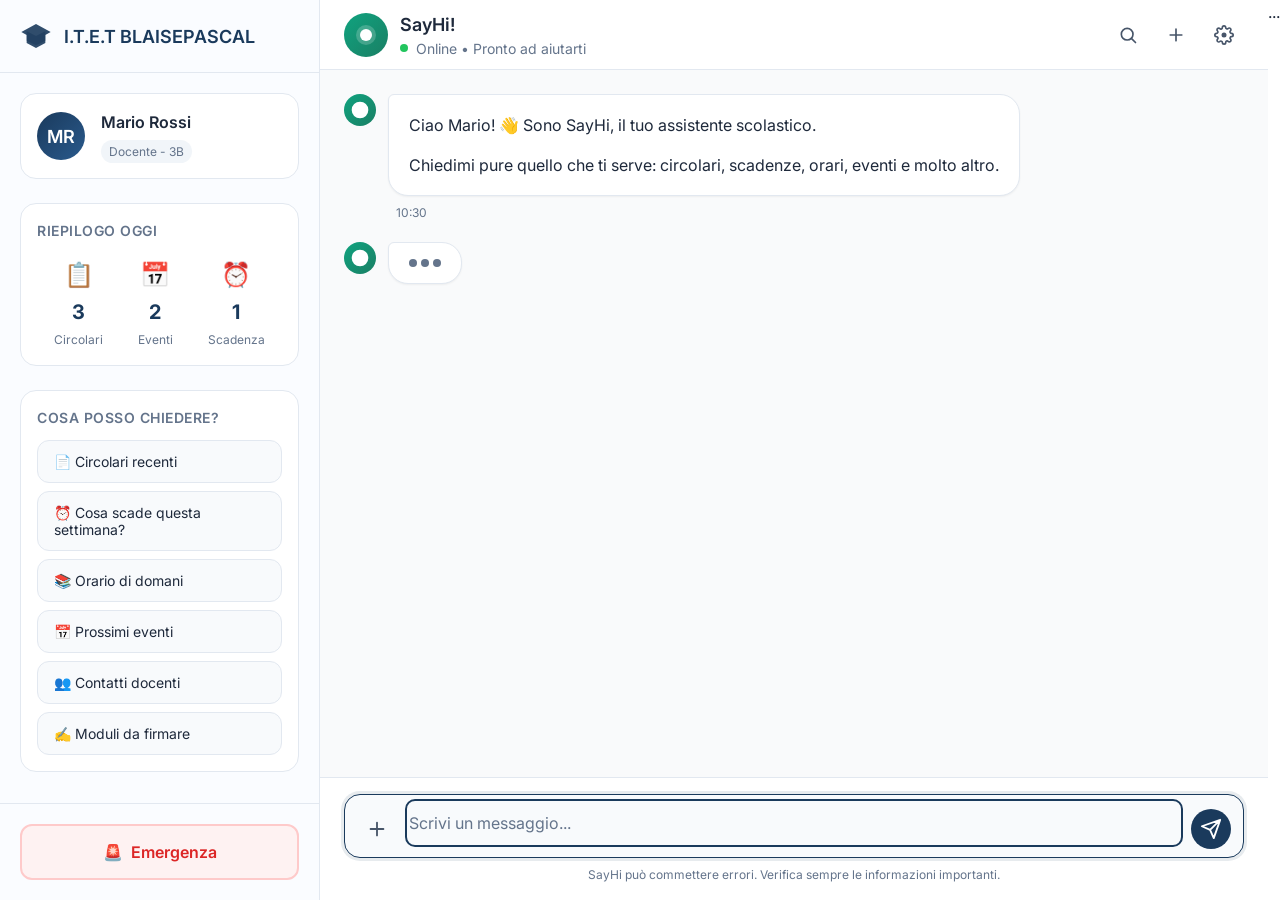
==== pagina_web/index.html @ a1bf46bc "versione quasi definitva" ====
<!DOCTYPE html>
<html lang="it">
<head>
    <meta charset="UTF-8">
    <meta name="viewport" content="width=device-width, initial-scale=1.0">
    <meta name="description" content="Assistente virtuale per la gestione delle informazioni scolastiche - Mitigazione del sovraccarico informativo">
    <meta name="theme-color" content="#1a3a5c">
    
    <title>SayHi | Assistente Scolastico</title>
    
    <!-- Font -->
    <link rel="preconnect" href="https://fonts.googleapis.com">
    <link rel="preconnect" href="https://fonts.gstatic.com" crossorigin>
    <link href="https://fonts.googleapis.com/css2?family=Inter:ital,opsz,wght@0,14..32,100..900;1,14..32,100..900&display=swap" rel="stylesheet">
    
    <!-- CSS -->
    <link rel="stylesheet" href="styles.css">
    
    <!-- Supporto riduzione movimento -->
    <style>
        @media (prefers-reduced-motion: reduce) {
            *, *::before, *::after {
                animation-duration: 0.01ms !important;
                animation-iteration-count: 1 !important;
                transition-duration: 0.01ms !important;
                scroll-behavior: auto !important;
            }
        }
    </style>
</head>
    <!-- Script principale -->
    <script src="app.js" defer></script>
</body>
</html>
<body>
    <div class="app-container">
        
        <!-- Sidebar sinistra - Info utente e contesto -->
        <aside class="chat-sidebar" aria-label="Informazioni contestuali">
            <div class="sidebar-header">
                <div class="school-logo">
                    <svg width="32" height="32" viewBox="0 0 24 24" fill="none" aria-hidden="true">
                        <path d="M12 3L1 9L5 11.18V17.18L12 21L19 17.18V11.18L23 9L12 3Z" fill="currentColor" opacity="0.9"/>
                        <path d="M12 12L19 8.5V15.5L12 19L5 15.5V8.5L12 12Z" fill="currentColor" opacity="0.6"/>
                    </svg>
                    <span>I.T.E.T BLAISEPASCAL</span>
                </div>
            </div>
            
            <div class="sidebar-content">
                <!-- Profilo utente -->
                <div class="user-context">
                    <div class="user-avatar" aria-hidden="true">MR</div>
                    <div class="user-info">
                        <h2 class="user-name">Mario Rossi</h2>
                        <span class="user-role">Docente - 3B</span>
                    </div>
                </div>
                
                <!-- Riepilogo rapido -->
                <div class="quick-summary">
                    <h3 class="summary-title">Riepilogo oggi</h3>
                    <div class="summary-stats">
                        <div class="stat-item">
                            <span class="stat-icon">📋</span>
                            <span class="stat-value">3</span>
                            <span class="stat-label">Circolari</span>
                        </div>
                        <div class="stat-item">
                            <span class="stat-icon">📅</span>
                            <span class="stat-value">2</span>
                            <span class="stat-label">Eventi</span>
                        </div>
                        <div class="stat-item">
                            <span class="stat-icon">⏰</span>
                            <span class="stat-value">1</span>
                            <span class="stat-label">Scadenza</span>
                        </div>
                    </div>
                </div>
                
                <!-- Suggerimenti rapidi -->
                <div class="quick-prompts">
                    <h3 class="prompts-title">Cosa posso chiedere?</h3>
                    <div class="prompt-chips">
                        <button class="prompt-chip" data-prompt="circolari recenti">📄 Circolari recenti</button>
                        <button class="prompt-chip" data-prompt="scadenze">⏰ Cosa scade questa settimana?</button>
                        <button class="prompt-chip" data-prompt="orario domani">📚 Orario di domani</button>
                        <button class="prompt-chip" data-prompt="eventi">📅 Prossimi eventi</button>
                        <button class="prompt-chip" data-prompt="contatti docenti">👥 Contatti docenti</button>
                        <button class="prompt-chip" data-prompt="moduli da firmare">✍️ Moduli da firmare</button>
                    </div>
                </div>
            </div>
            
            <div class="sidebar-footer">
                <button class="emergency-btn" id="emergency-trigger" aria-label="Emergenza">
                    <span>🚨</span>
                    <span>Emergenza</span>
                </button>
            </div>
        </aside>
        
        <!-- Area principale chat -->
        <main class="chat-main">
            <!-- Header chat -->
            <header class="chat-header">
                <div class="bot-info">
                    <div class="bot-avatar">
                        <svg width="24" height="24" viewBox="0 0 24 24" fill="none" aria-hidden="true">
                            <circle cx="12" cy="12" r="10" fill="currentColor" opacity="0.2"/>
                            <circle cx="12" cy="12" r="6" fill="currentColor"/>
                            <circle cx="9" cy="10" r="1.5" fill="white"/>
                            <circle cx="15" cy="10" r="1.5" fill="white"/>
                            <path d="M9 14C9.5 15 11 16 12 16C13 16 14.5 15 15 14" stroke="white" stroke-width="1.5" stroke-linecap="round"/>
                        </svg>
                    </div>
                    <div>
                        <h1 class="bot-name">SayHi!</h1>
                        <span class="bot-status">
                            <span class="status-dot online"></span>
                            Online • Pronto ad aiutarti
                        </span>
                    </div>
                </div>
                <div class="chat-actions">
                    <button class="action-btn" aria-label="Cerca nella conversazione" title="Cerca">
                        <svg width="20" height="20" viewBox="0 0 24 24" fill="none">
                            <circle cx="11" cy="11" r="7" stroke="currentColor" stroke-width="2"/>
                            <path d="M16 16L21 21" stroke="currentColor" stroke-width="2" stroke-linecap="round"/>
                        </svg>
                    </button>
                    <button class="action-btn" aria-label="Nuova conversazione" title="Nuova chat">
                        <svg width="20" height="20" viewBox="0 0 24 24" fill="none">
                            <path d="M12 5V19M5 12H19" stroke="currentColor" stroke-width="2" stroke-linecap="round"/>
                        </svg>
                    </button>
                    <button class="action-btn" aria-label="Impostazioni" title="Impostazioni">
                        <svg width="20" height="20" viewBox="0 0 24 24" fill="none">
                            <circle cx="12" cy="12" r="3" fill="currentColor"/>
                            <path d="M19.4 15a1.65 1.65 0 0 0 .33 1.82l.06.06a2 2 0 0 1 0 2.83 2 2 0 0 1-2.83 0l-.06-.06a1.65 1.65 0 0 0-1.82-.33 1.65 1.65 0 0 0-1 1.51V21a2 2 0 0 1-2 2 2 2 0 0 1-2-2v-.09A1.65 1.65 0 0 0 9 19.4a1.65 1.65 0 0 0-1.82.33l-.06.06a2 2 0 0 1-2.83 0 2 2 0 0 1 0-2.83l.06-.06a1.65 1.65 0 0 0 .33-1.82 1.65 1.65 0 0 0-1.51-1H3a2 2 0 0 1-2-2 2 2 0 0 1 2-2h.09A1.65 1.65 0 0 0 4.6 9a1.65 1.65 0 0 0-.33-1.82l-.06-.06a2 2 0 0 1 0-2.83 2 2 0 0 1 2.83 0l.06.06a1.65 1.65 0 0 0 1.82.33H9a1.65 1.65 0 0 0 1-1.51V3a2 2 0 0 1 2-2 2 2 0 0 1 2 2v.09a1.65 1.65 0 0 0 1 1.51 1.65 1.65 0 0 0 1.82-.33l.06-.06a2 2 0 0 1 2.83 0 2 2 0 0 1 0 2.83l-.06.06a1.65 1.65 0 0 0-.33 1.82V9a1.65 1.65 0 0 0 1.51 1H21a2 2 0 0 1 2 2 2 2 0 0 1-2 2h-.09a1.65 1.65 0 0 0-1.51 1z" stroke="currentColor" stroke-width="2"/>
                        </svg>
                    </button>
                </div>
            </header>
            
            <!-- Area messaggi -->
            <div class="chat-messages" id="chat-messages" role="log" aria-live="polite" aria-label="Conversazione">
                
                <!-- Solo messaggio di benvenuto iniziale -->
                <div class="message message-bot">
                    <div class="message-avatar" aria-hidden="true">
                        <svg width="20" height="20" viewBox="0 0 24 24" fill="currentColor">
                            <circle cx="12" cy="12" r="10"/>
                            <circle cx="9" cy="10" r="1.5" fill="white"/>
                            <circle cx="15" cy="10" r="1.5" fill="white"/>
                            <path d="M9 14C9.5 15 11 16 12 16C13 16 14.5 15 15 14" stroke="white" stroke-width="1.5" stroke-linecap="round"/>
                        </svg>
                    </div>
                    <div class="message-content">
                        <div class="message-bubble">
                            <p>Ciao Mario! 👋 Sono SayHi, il tuo assistente scolastico.</p>
                            <p>Chiedimi pure quello che ti serve: circolari, scadenze, orari, eventi e molto altro.</p>
                        </div>
                        <span class="message-time">10:30</span>
                    </div>
                </div>

                <!-- Indicatore di scrittura (nascosto di default) -->
                <div class="message message-bot typing-indicator" id="typing-indicator" hidden>
                    <div class="message-avatar" aria-hidden="true">
                        <svg width="20" height="20" viewBox="0 0 24 24" fill="currentColor">
                            <circle cx="12" cy="12" r="10"/>
                            <circle cx="9" cy="10" r="1.5" fill="white"/>
                            <circle cx="15" cy="10" r="1.5" fill="white"/>
                            <path d="M9 14C9.5 15 11 16 12 16C13 16 14.5 15 15 14" stroke="white" stroke-width="1.5" stroke-linecap="round"/>
                        </svg>
                    </div>
                    <div class="message-content">
                        <div class="message-bubble typing-bubble">
                            <span class="typing-dot"></span>
                            <span class="typing-dot"></span>
                            <span class="typing-dot"></span>
                        </div>
                    </div>
                </div>
                
            </div>
            
            <!-- Area input -->
            <footer class="chat-input-area">
                <div class="input-container">
                    <button class="input-action" aria-label="Allega file" title="Allega">
                        <svg width="22" height="22" viewBox="0 0 24 24" fill="none">
                            <path d="M12 5V19M5 12H19" stroke="currentColor" stroke-width="2" stroke-linecap="round"/>
                        </svg>
                    </button>
                    
                    <div class="message-input-wrapper">
                        <label for="message-input" class="sr-only">Scrivi un messaggio</label>
                        <textarea 
                            id="message-input" 
                            class="message-input" 
                            placeholder="Scrivi un messaggio..." 
                            rows="1"
                            aria-label="Scrivi un messaggio"
                        ></textarea>
                    </div>
                    
                    <button class="input-action" aria-label="Invia messaggio" title="Invia" id="send-button">
                        <svg width="22" height="22" viewBox="0 0 24 24" fill="none">
                            <path d="M22 2L11 13M22 2L15 22L11 13M22 2L2 9L11 13" stroke="currentColor" stroke-width="2" stroke-linecap="round" stroke-linejoin="round"/>
                        </svg>
                    </button>
                </div>
                
                <p class="input-disclaimer">
                    SayHi può commettere errori. Verifica sempre le informazioni importanti.
                </p>
            </footer>
        </main>

            <!-- Overlay emergenza -->
        <div id="emergency-overlay" ...>
            ...
        </div>
    </div>
    
    <!-- Script principale -->
    <script src="app.js" defer></script>
    
    <!-- Script inline per funzioni base -->
    <script>
        // Auto-resize textarea
        const textarea = document.getElementById('message-input');
        if (textarea) {
            textarea.addEventListener('input', function() {
                this.style.height = 'auto';
                this.style.height = Math.min(this.scrollHeight, 120) + 'px';
            });
        }
        
        // Gestione overlay emergenza
        const emergencyTrigger = document.getElementById('emergency-trigger');
        const emergencyOverlay = document.getElementById('emergency-overlay');
        const emergencyCancel = document.getElementById('emergency-cancel');
        
        if (emergencyTrigger && emergencyOverlay) {
            emergencyTrigger.addEventListener('click', () => {
                emergencyOverlay.hidden = false;
            });
        }
        
        if (emergencyCancel && emergencyOverlay) {
            emergencyCancel.addEventListener('click', () => {
                emergencyOverlay.hidden = true;
            });
        }
        
        // Click su prompt rapidi
        document.querySelectorAll('.prompt-chip, .suggestion-chip').forEach(chip => {
            chip.addEventListener('click', function() {
                const prompt = this.getAttribute('data-prompt') || this.textContent.trim();
                const input = document.getElementById('message-input');
                if (input) {
                    input.value = prompt;
                    input.style.height = 'auto';
                    input.style.height = Math.min(input.scrollHeight, 120) + 'px';
                    input.focus();
                }
            });
        });
        
        // Focus trap per accessibilità
        document.addEventListener('keydown', (e) => {
            if (e.key === 'Escape' && emergencyOverlay && !emergencyOverlay.hidden) {
                emergencyOverlay.hidden = true;
            }
        });
    </script>
</body>
</html>
---- pagina_web/styles.css ----
/* ============================================================================
   EduBot - Assistente Scolastico per Mitigazione Sovraccarico Informativo
   Stylesheet Principale
   ============================================================================ */

/* Variabili CSS */
:root {
    /* Colori principali */
    --color-primary: #1a3a5c;
    --color-primary-light: #2a5a8c;
    --color-primary-dark: #0f2440;
    
    --color-secondary: #10a37f;
    --color-secondary-light: #1a7f64;
    
    --color-accent: #ed6c02;
    
    /* Priorità */
    --color-urgent: #dc2626;
    --color-urgent-bg: #fef2f2;
    --color-urgent-border: #fecaca;
    
    --color-important: #d97706;
    --color-important-bg: #fffbeb;
    --color-important-border: #fde68a;
    
    --color-normal: #2563eb;
    --color-normal-bg: #eff6ff;
    --color-normal-border: #bfdbfe;
    
    /* UI Colors */
    --bg-primary: #ffffff;
    --bg-secondary: #f8fafc;
    --bg-tertiary: #f1f5f9;
    --bg-sidebar: #fafcff;
    --bg-chat: #f9fafb;
    
    --text-primary: #1e293b;
    --text-secondary: #475569;
    --text-tertiary: #64748b;
    --text-inverse: #ffffff;
    
    --border-light: #e2e8f0;
    --border-medium: #cbd5e1;
    
    --message-user-bg: var(--color-primary);
    --message-user-text: white;
    --message-bot-bg: white;
    --message-bot-text: var(--text-primary);
    
    /* Tipografia */
    --font-primary: "Inter", -apple-system, BlinkMacSystemFont, "Segoe UI", Roboto, sans-serif;
    --font-size-xs: 0.75rem;
    --font-size-sm: 0.875rem;
    --font-size-base: 1rem;
    --font-size-lg: 1.125rem;
    --font-size-xl: 1.25rem;
    --font-size-2xl: 1.5rem;
    
    --line-height-normal: 1.5;
    --line-height-relaxed: 1.75;
    
    /* Spaziature */
    --spacing-1: 0.25rem;
    --spacing-2: 0.5rem;
    --spacing-3: 0.75rem;
    --spacing-4: 1rem;
    --spacing-5: 1.25rem;
    --spacing-6: 1.5rem;
    --spacing-8: 2rem;
    
    /* Bordi e ombre */
    --radius-sm: 0.375rem;
    --radius-md: 0.5rem;
    --radius-lg: 0.75rem;
    --radius-xl: 1rem;
    --radius-2xl: 1.25rem;
    --radius-full: 9999px;
    
    --shadow-sm: 0 1px 2px 0 rgb(0 0 0 / 0.05);
    --shadow-md: 0 4px 6px -1px rgb(0 0 0 / 0.1);
    --shadow-lg: 0 10px 15px -3px rgb(0 0 0 / 0.1);
    
    /* Transizioni */
    --transition-fast: 150ms ease;
    --transition-base: 200ms ease;
    
    /* Layout */
    --sidebar-width: 320px;
    --header-height: 70px;
    --input-height: 80px;
    
    /* Z-index */
    --z-overlay: 1000;
}

/* Dark mode */
@media (prefers-color-scheme: dark) {
    :root {
        --bg-primary: #0f172a;
        --bg-secondary: #1e293b;
        --bg-tertiary: #334155;
        --bg-sidebar: #1a1f2e;
        --bg-chat: #1e293b;
        
        --text-primary: #f1f5f9;
        --text-secondary: #cbd5e1;
        --text-tertiary: #94a3b8;
        
        --border-light: #334155;
        --border-medium: #475569;
        
        --message-bot-bg: #1e293b;
        --message-bot-text: #f1f5f9;
        
        --color-urgent-bg: #450a0a;
        --color-important-bg: #422006;
        --color-normal-bg: #172554;
    }
}

/* Reset */
*, *::before, *::after {
    margin: 0;
    padding: 0;
    box-sizing: border-box;
}

html {
    font-size: 16px;
    -webkit-text-size-adjust: 100%;
}

body {
    font-family: var(--font-primary);
    font-size: var(--font-size-base);
    line-height: var(--line-height-normal);
    color: var(--text-primary);
    background-color: var(--bg-secondary);
    -webkit-font-smoothing: antialiased;
    -moz-osx-font-smoothing: grayscale;
    height: 100vh;
    overflow: hidden;
}

/* Utility */
.sr-only {
    position: absolute;
    width: 1px;
    height: 1px;
    padding: 0;
    margin: -1px;
    overflow: hidden;
    clip: rect(0, 0, 0, 0);
    white-space: nowrap;
    border-width: 0;
}

/* App Container */
.app-container {
    display: flex;
    height: 100vh;
    max-width: 1600px;
    margin: 0 auto;
    background-color: var(--bg-primary);
    box-shadow: var(--shadow-lg);
}

/* ============================================================================
   SIDEBAR
   ============================================================================ */

.chat-sidebar {
    width: var(--sidebar-width);
    background-color: var(--bg-sidebar);
    border-right: 1px solid var(--border-light);
    display: flex;
    flex-direction: column;
    overflow-y: auto;
}

.sidebar-header {
    padding: var(--spacing-5);
    border-bottom: 1px solid var(--border-light);
}

.school-logo {
    display: flex;
    align-items: center;
    gap: var(--spacing-3);
    color: var(--color-primary);
    font-weight: 600;
    font-size: var(--font-size-lg);
}

.sidebar-content {
    flex: 1;
    padding: var(--spacing-5);
    display: flex;
    flex-direction: column;
    gap: var(--spacing-6);
}

/* User Context */
.user-context {
    display: flex;
    align-items: center;
    gap: var(--spacing-4);
    padding: var(--spacing-4);
    background-color: var(--bg-primary);
    border-radius: var(--radius-xl);
    border: 1px solid var(--border-light);
}

.user-avatar {
    width: 48px;
    height: 48px;
    background: linear-gradient(135deg, var(--color-primary) 0%, var(--color-primary-light) 100%);
    color: white;
    border-radius: var(--radius-full);
    display: flex;
    align-items: center;
    justify-content: center;
    font-weight: 600;
    font-size: var(--font-size-lg);
    flex-shrink: 0;
}

.user-info {
    flex: 1;
}

.user-name {
    font-size: var(--font-size-base);
    font-weight: 600;
    color: var(--text-primary);
    margin-bottom: var(--spacing-1);
}

.user-role {
    font-size: var(--font-size-xs);
    color: var(--text-tertiary);
    background-color: var(--bg-tertiary);
    padding: var(--spacing-1) var(--spacing-2);
    border-radius: var(--radius-full);
}

/* Quick Summary */
.quick-summary {
    background-color: var(--bg-primary);
    border-radius: var(--radius-xl);
    border: 1px solid var(--border-light);
    padding: var(--spacing-4);
}

.summary-title {
    font-size: var(--font-size-sm);
    font-weight: 600;
    color: var(--text-tertiary);
    text-transform: uppercase;
    letter-spacing: 0.5px;
    margin-bottom: var(--spacing-4);
}

.summary-stats {
    display: flex;
    justify-content: space-around;
}

.stat-item {
    display: flex;
    flex-direction: column;
    align-items: center;
    gap: var(--spacing-1);
}

.stat-icon {
    font-size: 1.5rem;
}

.stat-value {
    font-size: var(--font-size-xl);
    font-weight: 700;
    color: var(--color-primary);
}

.stat-label {
    font-size: var(--font-size-xs);
    color: var(--text-tertiary);
}

/* Quick Prompts */
.quick-prompts {
    background-color: var(--bg-primary);
    border-radius: var(--radius-xl);
    border: 1px solid var(--border-light);
    padding: var(--spacing-4);
}

.prompts-title {
    font-size: var(--font-size-sm);
    font-weight: 600;
    color: var(--text-tertiary);
    text-transform: uppercase;
    letter-spacing: 0.5px;
    margin-bottom: var(--spacing-3);
}

.prompt-chips {
    display: flex;
    flex-direction: column;
    gap: var(--spacing-2);
}

.prompt-chip {
    background-color: var(--bg-secondary);
    border: 1px solid var(--border-light);
    border-radius: var(--radius-lg);
    padding: var(--spacing-3) var(--spacing-4);
    font-size: var(--font-size-sm);
    color: var(--text-primary);
    text-align: left;
    cursor: pointer;
    transition: all var(--transition-fast);
    font-family: inherit;
}

.prompt-chip:hover {
    background-color: var(--color-primary);
    color: white;
    border-color: var(--color-primary);
}

/* Sidebar Footer */
.sidebar-footer {
    padding: var(--spacing-5);
    border-top: 1px solid var(--border-light);
}

.emergency-btn {
    width: 100%;
    display: flex;
    align-items: center;
    justify-content: center;
    gap: var(--spacing-2);
    background-color: var(--color-urgent-bg);
    border: 2px solid var(--color-urgent-border);
    border-radius: var(--radius-lg);
    padding: var(--spacing-4);
    font-size: var(--font-size-base);
    font-weight: 600;
    color: var(--color-urgent);
    cursor: pointer;
    transition: all var(--transition-fast);
    font-family: inherit;
}

.emergency-btn:hover {
    background-color: var(--color-urgent);
    color: white;
}

/* ============================================================================
   CHAT MAIN
   ============================================================================ */

.chat-main {
    flex: 1;
    display: flex;
    flex-direction: column;
    background-color: var(--bg-chat);
    min-width: 0;
}

/* Chat Header */
.chat-header {
    height: var(--header-height);
    padding: 0 var(--spacing-6);
    background-color: var(--bg-primary);
    border-bottom: 1px solid var(--border-light);
    display: flex;
    align-items: center;
    justify-content: space-between;
    flex-shrink: 0;
}

.bot-info {
    display: flex;
    align-items: center;
    gap: var(--spacing-3);
}

.bot-avatar {
    width: 44px;
    height: 44px;
    background: linear-gradient(135deg, var(--color-secondary) 0%, var(--color-secondary-light) 100%);
    border-radius: var(--radius-full);
    display: flex;
    align-items: center;
    justify-content: center;
    color: white;
}

.bot-name {
    font-size: var(--font-size-lg);
    font-weight: 600;
    color: var(--text-primary);
}

.bot-status {
    display: flex;
    align-items: center;
    gap: var(--spacing-2);
    font-size: var(--font-size-sm);
    color: var(--text-tertiary);
}

.status-dot {
    width: 8px;
    height: 8px;
    border-radius: var(--radius-full);
}

.status-dot.online {
    background-color: #22c55e;
    animation: pulse 2s ease-in-out infinite;
}

@keyframes pulse {
    0%, 100% { opacity: 1; }
    50% { opacity: 0.5; }
}

.chat-actions {
    display: flex;
    gap: var(--spacing-2);
}

.action-btn {
    background: transparent;
    border: none;
    width: 40px;
    height: 40px;
    border-radius: var(--radius-md);
    display: flex;
    align-items: center;
    justify-content: center;
    color: var(--text-secondary);
    cursor: pointer;
    transition: all var(--transition-fast);
}

.action-btn:hover {
    background-color: var(--bg-secondary);
    color: var(--color-primary);
}

/* ============================================================================
   CHAT MESSAGES
   ============================================================================ */

.chat-messages {
    flex: 1;
    overflow-y: auto;
    padding: var(--spacing-6);
    display: flex;
    flex-direction: column;
    gap: var(--spacing-5);
    scroll-behavior: smooth;
}

/* Message Base */
.message {
    display: flex;
    gap: var(--spacing-3);
    max-width: 85%;
    animation: fadeIn 0.3s ease;
}

@keyframes fadeIn {
    from { opacity: 0; transform: translateY(10px); }
    to { opacity: 1; transform: translateY(0); }
}

.message-bot {
    align-self: flex-start;
}

.message-user {
    align-self: flex-end;
    flex-direction: row-reverse;
}

.message-avatar {
    width: 32px;
    height: 32px;
    background: linear-gradient(135deg, var(--color-secondary) 0%, var(--color-secondary-light) 100%);
    border-radius: var(--radius-full);
    display: flex;
    align-items: center;
    justify-content: center;
    color: white;
    flex-shrink: 0;
}

.message-content {
    display: flex;
    flex-direction: column;
    gap: var(--spacing-2);
}

.message-user .message-content {
    align-items: flex-end;
}

/* Message Bubble */
.message-bubble {
    background-color: var(--message-bot-bg);
    color: var(--message-bot-text);
    padding: var(--spacing-4) var(--spacing-5);
    border-radius: var(--radius-2xl);
    border-top-left-radius: var(--radius-sm);
    box-shadow: var(--shadow-sm);
    border: 1px solid var(--border-light);
    line-height: var(--line-height-relaxed);
}

.message-user .message-bubble {
    background-color: var(--message-user-bg);
    color: var(--message-user-text);
    border-radius: var(--radius-2xl);
    border-top-right-radius: var(--radius-sm);
    border: none;
}

.message-bubble p {
    margin-bottom: var(--spacing-3);
}

.message-bubble p:last-child {
    margin-bottom: 0;
}

.message-time {
    font-size: var(--font-size-xs);
    color: var(--text-tertiary);
    padding: 0 var(--spacing-2);
}

/* Message Suggestions */
.message-suggestions {
    margin-top: var(--spacing-2);
}

.suggestion-label {
    font-size: var(--font-size-sm);
    color: var(--text-secondary);
    margin-bottom: var(--spacing-3);
}

.suggestion-chips {
    display: flex;
    flex-wrap: wrap;
    gap: var(--spacing-2);
}

.suggestion-chip {
    background-color: var(--bg-primary);
    border: 1px solid var(--border-light);
    border-radius: var(--radius-full);
    padding: var(--spacing-2) var(--spacing-4);
    font-size: var(--font-size-sm);
    color: var(--color-primary);
    cursor: pointer;
    transition: all var(--transition-fast);
    font-family: inherit;
    white-space: nowrap;
}

.suggestion-chip:hover {
    background-color: var(--color-primary);
    color: white;
    border-color: var(--color-primary);
}

/* Circolari Cards */
.circolari-cards {
    display: flex;
    flex-direction: column;
    gap: var(--spacing-3);
    margin: var(--spacing-3) 0;
}

.circolare-card {
    background-color: var(--bg-primary);
    border: 1px solid var(--border-light);
    border-radius: var(--radius-lg);
    padding: var(--spacing-4);
    transition: all var(--transition-fast);
    cursor: pointer;
}

.circolare-card:hover {
    box-shadow: var(--shadow-md);
    border-color: var(--border-medium);
}

.circolare-card:focus-visible {
    outline: 2px solid var(--color-primary);
    outline-offset: 2px;
}

.circolare-card.priority-urgent {
    border-left: 4px solid var(--color-urgent);
    background-color: var(--color-urgent-bg);
}

.card-header {
    display: flex;
    align-items: center;
    justify-content: space-between;
    margin-bottom: var(--spacing-2);
}

.priority-tag {
    font-size: var(--font-size-xs);
    font-weight: 600;
    padding: 2px 8px;
    border-radius: var(--radius-full);
}

.priority-tag.urgent {
    background-color: var(--color-urgent-bg);
    color: var(--color-urgent);
}

.priority-tag.important {
    background-color: var(--color-important-bg);
    color: var(--color-important);
}

.priority-tag.normal {
    background-color: var(--color-normal-bg);
    color: var(--color-normal);
}

.card-date {
    font-size: var(--font-size-xs);
    color: var(--text-tertiary);
}

.card-title {
    font-size: var(--font-size-base);
    font-weight: 600;
    color: var(--text-primary);
    margin-bottom: var(--spacing-2);
}

.card-excerpt {
    font-size: var(--font-size-sm);
    color: var(--text-secondary);
    margin-bottom: var(--spacing-3);
    display: -webkit-box;
    -webkit-line-clamp: 2;
    -webkit-box-orient: vertical;
    overflow: hidden;
}

.card-actions {
    display: flex;
    gap: var(--spacing-2);
}

.card-btn {
    background-color: var(--bg-secondary);
    border: 1px solid var(--border-light);
    border-radius: var(--radius-md);
    padding: var(--spacing-1) var(--spacing-3);
    font-size: var(--font-size-xs);
    color: var(--text-secondary);
    cursor: pointer;
    transition: all var(--transition-fast);
    font-family: inherit;
}

.card-btn:hover {
    background-color: var(--color-primary);
    color: white;
    border-color: var(--color-primary);
}

.message-followup {
    margin-top: var(--spacing-3);
}

/* Typing Indicator */
.typing-indicator .message-bubble {
    padding: var(--spacing-4) var(--spacing-5);
    display: flex;
    align-items: center;
    gap: 4px;
}

.typing-dot {
    width: 8px;
    height: 8px;
    background-color: var(--text-tertiary);
    border-radius: var(--radius-full);
    animation: typing 1.4s ease-in-out infinite;
}

.typing-dot:nth-child(2) {
    animation-delay: 0.2s;
}

.typing-dot:nth-child(3) {
    animation-delay: 0.4s;
}

@keyframes typing {
    0%, 60%, 100% { transform: translateY(0); opacity: 0.4; }
    30% { transform: translateY(-6px); opacity: 1; }
}

/* ============================================================================
   CHAT INPUT
   ============================================================================ */

.chat-input-area {
    flex-shrink: 0;
    background-color: var(--bg-primary);
    border-top: 1px solid var(--border-light);
    padding: var(--spacing-4) var(--spacing-6);
}

.input-container {
    display: flex;
    align-items: flex-end;
    gap: var(--spacing-3);
    background-color: var(--bg-secondary);
    border: 1px solid var(--border-light);
    border-radius: var(--radius-xl);
    padding: var(--spacing-2) var(--spacing-3);
    transition: border-color var(--transition-fast);
}

.input-container:focus-within {
    border-color: var(--color-primary);
    box-shadow: 0 0 0 3px rgba(26, 58, 92, 0.1);
}

.message-input-wrapper {
    flex: 1;
}

.message-input {
    width: 100%;
    border: none;
    background: transparent;
    padding: var(--spacing-2) 0;
    font-size: var(--font-size-base);
    font-family: inherit;
    color: var(--text-primary);
    resize: none;
    outline: none;
    max-height: 120px;
    line-height: var(--line-height-normal);
}

.message-input::placeholder {
    color: var(--text-tertiary);
}

.input-action {
    background: transparent;
    border: none;
    width: 40px;
    height: 40px;
    border-radius: var(--radius-full);
    display: flex;
    align-items: center;
    justify-content: center;
    color: var(--text-secondary);
    cursor: pointer;
    transition: all var(--transition-fast);
    flex-shrink: 0;
}

.input-action:hover {
    background-color: var(--bg-tertiary);
    color: var(--color-primary);
}

#send-button {
    background-color: var(--color-primary);
    color: white;
}

#send-button:hover {
    background-color: var(--color-primary-dark);
}

.input-disclaimer {
    text-align: center;
    font-size: var(--font-size-xs);
    color: var(--text-tertiary);
    margin-top: var(--spacing-2);
}

/* ============================================================================
   EMERGENCY OVERLAY
   ============================================================================ */

.emergency-overlay {
    position: fixed;
    top: 0;
    left: 0;
    right: 0;
    bottom: 0;
    background-color: rgba(0, 0, 0, 0.7);
    z-index: var(--z-overlay);
    display: flex;
    align-items: center;
    justify-content: center;
    padding: var(--spacing-4);
    backdrop-filter: blur(4px);
}

.emergency-overlay[hidden] {
    display: none;
}

.emergency-modal {
    background-color: var(--bg-primary);
    max-width: 500px;
    width: 100%;
    padding: var(--spacing-8);
    border-radius: var(--radius-2xl);
    text-align: center;
    border: 4px solid var(--color-urgent);
    box-shadow: var(--shadow-xl);
    animation: slideDown 0.3s ease;
}

@keyframes slideDown {
    from { opacity: 0; transform: translateY(-20px); }
    to { opacity: 1; transform: translateY(0); }
}

.emergency-icon {
    font-size: 4rem;
    margin-bottom: var(--spacing-4);
}

.emergency-title {
    font-size: var(--font-size-2xl);
    font-weight: 700;
    color: var(--color-urgent);
    margin-bottom: var(--spacing-4);
    text-transform: uppercase;
    letter-spacing: 2px;
}

.emergency-message {
    color: var(--text-secondary);
    margin-bottom: var(--spacing-6);
    line-height: var(--line-height-relaxed);
}

.emergency-input-group {
    margin-bottom: var(--spacing-6);
}

.emergency-input {
    width: 100%;
    padding: var(--spacing-4);
    border: 2px solid var(--border-light);
    border-radius: var(--radius-lg);
    font-size: var(--font-size-base);
    font-family: inherit;
    resize: vertical;
    background-color: var(--bg-secondary);
    color: var(--text-primary);
}

.emergency-input:focus {
    outline: none;
    border-color: var(--color-urgent);
}

.emergency-actions {
    display: flex;
    flex-direction: column;
    gap: var(--spacing-3);
}

.emergency-btn-send {
    background-color: var(--color-urgent);
    color: white;
    border: none;
    padding: var(--spacing-4);
    border-radius: var(--radius-lg);
    font-size: var(--font-size-base);
    font-weight: 600;
    cursor: pointer;
    display: flex;
    align-items: center;
    justify-content: center;
    gap: var(--spacing-2);
    transition: all var(--transition-fast);
    font-family: inherit;
}

.emergency-btn-send:hover {
    background-color: #b91c1c;
}

.emergency-btn-cancel {
    background-color: transparent;
    border: 1px solid var(--border-medium);
    padding: var(--spacing-3);
    border-radius: var(--radius-lg);
    font-size: var(--font-size-base);
    color: var(--text-secondary);
    cursor: pointer;
    transition: all var(--transition-fast);
    font-family: inherit;
}

.emergency-btn-cancel:hover {
    background-color: var(--bg-secondary);
}

/* ============================================================================
   ACCESSIBILITÀ
   ============================================================================ */

:focus-visible {
    outline: 2px solid var(--color-primary);
    outline-offset: 2px;
    border-radius: var(--radius-sm);
}

/* ============================================================================
   RESPONSIVE
   ============================================================================ */

@media (max-width: 900px) {
    .chat-sidebar {
        display: none;
    }
    
    .message {
        max-width: 90%;
    }
}

@media (max-width: 600px) {
    .chat-header {
        padding: 0 var(--spacing-4);
    }
    
    .chat-messages {
        padding: var(--spacing-4);
    }
    
    .chat-input-area {
        padding: var(--spacing-3) var(--spacing-4);
    }
    
    .message {
        max-width: 95%;
    }
    
    .suggestion-chips {
        flex-direction: column;
    }
    
    .suggestion-chip {
        white-space: normal;
        text-align: left;
    }
}

/* ============================================================================
   RIDUZIONE MOVIMENTO
   ============================================================================ */

@media (prefers-reduced-motion: reduce) {
    * {
        animation-duration: 0.01ms !important;
        transition-duration: 0.01ms !important;
    }
}
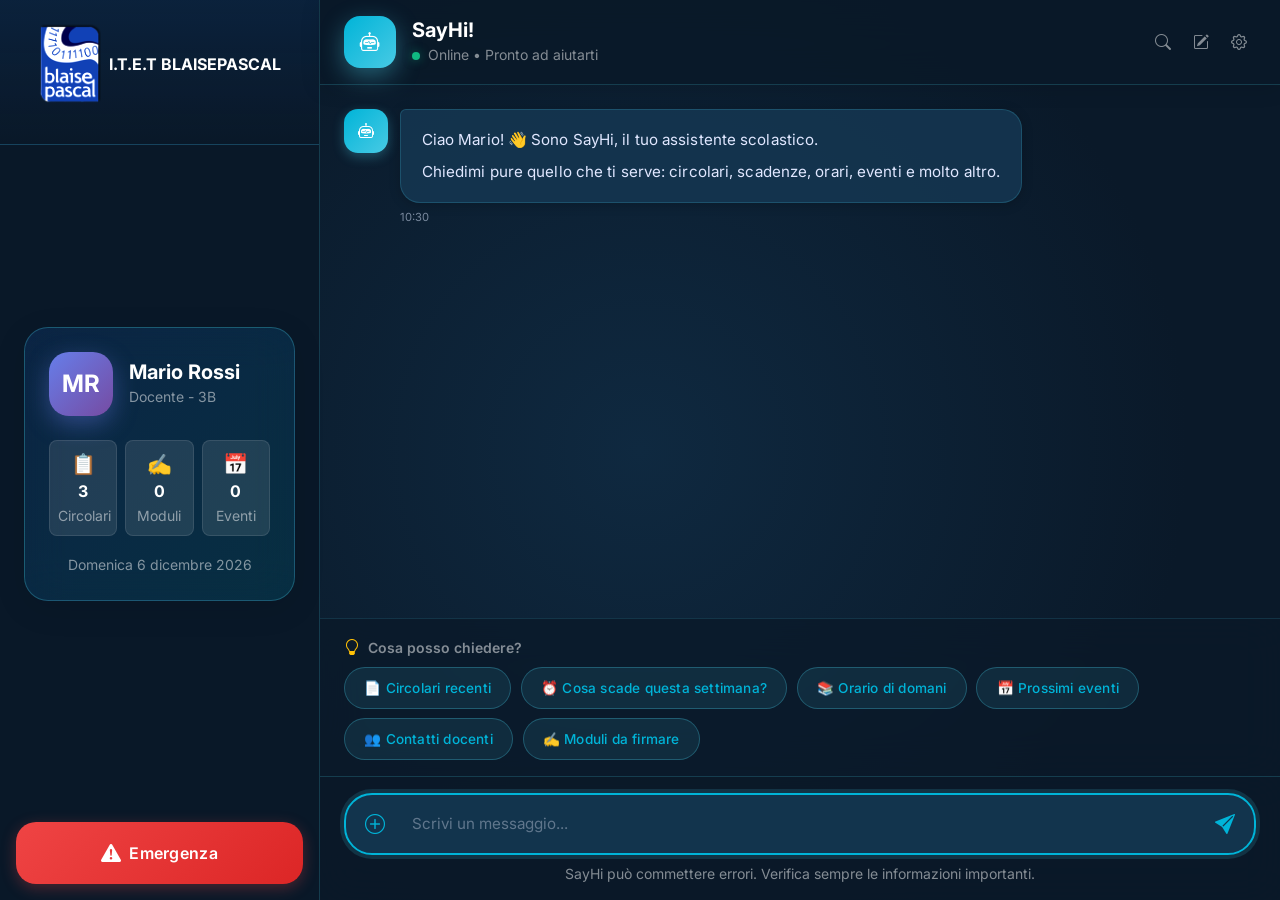
==== commit 6e18d488: "Versione finale sito" ====
--- a/pagina_web/index.html
+++ b/pagina_web/index.html
@@ -4,142 +4,680 @@
     <meta charset="UTF-8">
     <meta name="viewport" content="width=device-width, initial-scale=1.0">
     <meta name="description" content="Assistente virtuale per la gestione delle informazioni scolastiche - Mitigazione del sovraccarico informativo">
-    <meta name="theme-color" content="#1a3a5c">
+    <meta name="theme-color" content="#0a1929">
     
     <title>SayHi | Assistente Scolastico</title>
     
+    <!-- Bootstrap CSS -->
+    <link href="https://cdn.jsdelivr.net/npm/bootstrap@5.3.0/dist/css/bootstrap.min.css" rel="stylesheet">
+    <!-- Bootstrap Icons -->
+    <link rel="stylesheet" href="https://cdn.jsdelivr.net/npm/bootstrap-icons@1.11.0/font/bootstrap-icons.css">
     <!-- Font -->
     <link rel="preconnect" href="https://fonts.googleapis.com">
     <link rel="preconnect" href="https://fonts.gstatic.com" crossorigin>
     <link href="https://fonts.googleapis.com/css2?family=Inter:ital,opsz,wght@0,14..32,100..900;1,14..32,100..900&display=swap" rel="stylesheet">
     
-    <!-- CSS -->
-    <link rel="stylesheet" href="styles.css">
-    
-    <!-- Supporto riduzione movimento -->
     <style>
-        @media (prefers-reduced-motion: reduce) {
-            *, *::before, *::after {
-                animation-duration: 0.01ms !important;
-                animation-iteration-count: 1 !important;
-                transition-duration: 0.01ms !important;
-                scroll-behavior: auto !important;
-            }
-        }
-    </style>
+    :root {
+        --bg-primary: #0a1929;
+        --bg-secondary: #0f2940;
+        --bg-tertiary: #143650;
+        --accent-blue: #1a73e8;
+        --accent-teal: #00b4d8;
+        --accent-green: #48cae4;
+        --text-primary: #e0e7ff;
+        --text-secondary: #94a3b8;
+        --border-color: rgba(72, 202, 228, 0.2);
+        --card-bg: rgba(15, 41, 64, 0.8);
+        --message-user: linear-gradient(135deg, #1a73e8, #00b4d8);
+        --message-bot: rgba(20, 54, 80, 0.9);
+        --danger: #ef4444;
+        --gradient-avatar: linear-gradient(135deg, #667eea 0%, #764ba2 100%);
+        --gradient-bot: linear-gradient(135deg, #00b4d8 0%, #48cae4 100%);
+    }
+    
+    * {
+        font-family: 'Inter', sans-serif;
+        -webkit-font-smoothing: antialiased;
+        -moz-osx-font-smoothing: grayscale;
+    }
+    
+    body {
+        background: radial-gradient(circle at 50% 50%, #0f2940 0%, #0a1929 70%);
+        min-height: 100vh;
+        color: var(--text-primary);
+        overflow: hidden;
+    }
+    
+    .app-container {
+        height: 100vh;
+        max-height: 100vh;
+    }
+    
+    /* Sidebar */
+    .chat-sidebar {
+        background: rgba(10, 25, 41, 0.95);
+        backdrop-filter: blur(20px);
+        border-right: 1px solid var(--border-color);
+        display: flex;
+        flex-direction: column;
+        transition: all 0.3s ease;
+    }
+    
+    .sidebar-header {
+        padding: 1.5rem 1rem;
+        border-bottom: 1px solid var(--border-color);
+        background: linear-gradient(180deg, rgba(26, 115, 232, 0.1) 0%, transparent 100%);
+    }
+    
+    .user-context {
+        background: linear-gradient(135deg, rgba(26, 115, 232, 0.15), rgba(0, 180, 216, 0.15));
+        border: 1px solid rgba(72, 202, 228, 0.3);
+        border-radius: 24px;
+        padding: 1.5rem;
+        margin-bottom: 1.5rem;
+        backdrop-filter: blur(20px);
+        box-shadow: 0 8px 32px rgba(0, 0, 0, 0.1);
+        transition: all 0.3s ease;
+    }
+    
+    .user-context:hover {
+        border-color: rgba(72, 202, 228, 0.5);
+        box-shadow: 0 12px 40px rgba(0, 180, 216, 0.15);
+    }
+    
+    .user-avatar {
+        width: 64px;
+        height: 64px;
+        background: var(--gradient-avatar);
+        border-radius: 20px;
+        display: flex;
+        align-items: center;
+        justify-content: center;
+        font-weight: 700;
+        font-size: 1.5rem;
+        color: white;
+        box-shadow: 0 8px 24px rgba(102, 126, 234, 0.4);
+        transition: all 0.3s ease;
+    }
+    
+    .user-avatar:hover {
+        transform: scale(1.05);
+        box-shadow: 0 12px 32px rgba(102, 126, 234, 0.6);
+    }
+    
+    .emergency-btn {
+        background: linear-gradient(135deg, #ef4444, #dc2626);
+        color: white;
+        border: none;
+        border-radius: 20px;
+        padding: 1rem 1.5rem;
+        font-weight: 600;
+        transition: all 0.3s cubic-bezier(0.4, 0, 0.2, 1);
+        box-shadow: 0 4px 15px rgba(239, 68, 68, 0.3);
+        letter-spacing: 0.3px;
+    }
+    
+    .emergency-btn:hover {
+        transform: translateY(-3px);
+        box-shadow: 0 8px 25px rgba(239, 68, 68, 0.5);
+    }
+    
+    .emergency-btn:active {
+        transform: translateY(-1px);
+    }
+    
+    /* Chat principale */
+    .chat-main {
+        background: transparent;
+        display: flex;
+        flex-direction: column;
+    }
+    
+    .chat-header {
+        background: rgba(10, 25, 41, 0.85);
+        backdrop-filter: blur(20px);
+        border-bottom: 1px solid var(--border-color);
+        padding: 1rem 1.5rem;
+        box-shadow: 0 4px 20px rgba(0, 0, 0, 0.1);
+    }
+    
+    .bot-avatar {
+        width: 52px;
+        height: 52px;
+        background: var(--gradient-bot);
+        border-radius: 16px;
+        display: flex;
+        align-items: center;
+        justify-content: center;
+        box-shadow: 0 8px 24px rgba(72, 202, 228, 0.4);
+        transition: all 0.3s ease;
+    }
+    
+    .bot-avatar:hover {
+        transform: scale(1.05);
+        box-shadow: 0 12px 32px rgba(72, 202, 228, 0.6);
+    }
+    
+    .status-dot.online {
+        background: #10b981;
+        animation: pulse 2s infinite;
+        box-shadow: 0 0 10px rgba(16, 185, 129, 0.5);
+    }
+    
+    @keyframes pulse {
+        0% { box-shadow: 0 0 0 0 rgba(16, 185, 129, 0.4); }
+        70% { box-shadow: 0 0 0 10px rgba(16, 185, 129, 0); }
+        100% { box-shadow: 0 0 0 0 rgba(16, 185, 129, 0); }
+    }
+    
+    /* Area messaggi */
+    .chat-messages {
+        flex: 1;
+        overflow-y: auto;
+        padding: 1.5rem 1.5rem 0.5rem;
+        display: flex;
+        flex-direction: column;
+        gap: 1.5rem;
+        scroll-behavior: smooth;
+    }
+    
+    .chat-messages::-webkit-scrollbar {
+        width: 8px;
+    }
+    
+    .chat-messages::-webkit-scrollbar-track {
+        background: transparent;
+        margin: 10px 0;
+    }
+    
+    .chat-messages::-webkit-scrollbar-thumb {
+        background: linear-gradient(180deg, rgba(72, 202, 228, 0.3), rgba(72, 202, 228, 0.1));
+        border-radius: 10px;
+        border: 2px solid transparent;
+        background-clip: padding-box;
+    }
+    
+    .chat-messages::-webkit-scrollbar-thumb:hover {
+        background: linear-gradient(180deg, rgba(72, 202, 228, 0.5), rgba(72, 202, 228, 0.3));
+        border: 2px solid transparent;
+        background-clip: padding-box;
+    }
+    
+    .message {
+        display: flex;
+        gap: 12px;
+        max-width: 75%;
+        animation: fadeInUp 0.4s cubic-bezier(0.4, 0, 0.2, 1);
+    }
+    
+    @keyframes fadeInUp {
+        from { 
+            opacity: 0; 
+            transform: translateY(15px);
+        }
+        to { 
+            opacity: 1; 
+            transform: translateY(0);
+        }
+    }
+    
+    .message-bot {
+        align-self: flex-start;
+    }
+    
+    .message-user {
+        align-self: flex-end;
+        flex-direction: row-reverse;
+    }
+    
+    .message-avatar {
+        width: 44px;
+        height: 44px;
+        border-radius: 14px;
+        background: var(--gradient-bot);
+        display: flex;
+        align-items: center;
+        justify-content: center;
+        color: white;
+        flex-shrink: 0;
+        box-shadow: 0 4px 12px rgba(72, 202, 228, 0.3);
+        transition: all 0.3s ease;
+    }
+    
+    .message-bubble {
+        padding: 1.1rem 1.3rem;
+        border-radius: 20px;
+        word-wrap: break-word;
+        line-height: 1.6;
+        font-size: 0.95rem;
+        letter-spacing: 0.1px;
+    }
+    
+    .message-bot .message-bubble {
+        background: var(--message-bot);
+        border: 1px solid var(--border-color);
+        border-top-left-radius: 6px;
+        color: var(--text-primary);
+        box-shadow: 0 2px 12px rgba(0, 0, 0, 0.2);
+    }
+    
+    .message-user .message-bubble {
+        background: var(--message-user);
+        border-top-right-radius: 6px;
+        color: white;
+        box-shadow: 0 4px 20px rgba(26, 115, 232, 0.4);
+    }
+    
+    .message-time {
+        font-size: 0.7rem;
+        color: var(--text-secondary);
+        margin-top: 0.5rem;
+        opacity: 0.8;
+    }
+    
+    /* Card circolari */
+    .circolari-cards {
+        display: flex;
+        flex-direction: column;
+        gap: 1.2rem;
+        margin: 0.5rem 0;
+    }
+    
+    .circolare-card {
+        background: var(--card-bg);
+        border: 1px solid var(--border-color);
+        border-radius: 20px;
+        padding: 1.5rem;
+        backdrop-filter: blur(15px);
+        transition: all 0.3s cubic-bezier(0.4, 0, 0.2, 1);
+        box-shadow: 0 4px 20px rgba(0, 0, 0, 0.1);
+    }
+    
+    .circolare-card:hover {
+        border-color: var(--accent-teal);
+        box-shadow: 0 8px 30px rgba(0, 180, 216, 0.2);
+        transform: translateY(-2px);
+    }
+    
+    .circolare-card.priority-urgent {
+        border-left: 4px solid #ef4444;
+        background: linear-gradient(90deg, rgba(239, 68, 68, 0.1) 0%, var(--card-bg) 10%);
+    }
+    
+    .circolare-card.priority-important {
+        border-left: 4px solid #f59e0b;
+        background: linear-gradient(90deg, rgba(245, 158, 11, 0.1) 0%, var(--card-bg) 10%);
+    }
+    
+    .card-btn {
+        background: rgba(72, 202, 228, 0.15);
+        border: 1px solid rgba(72, 202, 228, 0.3);
+        color: var(--accent-teal);
+        padding: 0.6rem 1.2rem;
+        border-radius: 14px;
+        cursor: pointer;
+        transition: all 0.3s ease;
+        font-size: 0.85rem;
+        font-weight: 500;
+        letter-spacing: 0.2px;
+    }
+    
+    .card-btn:hover {
+        background: rgba(72, 202, 228, 0.3);
+        border-color: var(--accent-teal);
+        box-shadow: 0 4px 15px rgba(72, 202, 228, 0.2);
+        transform: translateY(-1px);
+    }
+    
+    .card-btn:active {
+        transform: translateY(1px);
+    }
+    
+    /* Suggerimenti (sopra la textbar) */
+    .suggestions-area {
+        padding: 1rem 1.5rem;
+        background: rgba(10, 25, 41, 0.7);
+        backdrop-filter: blur(20px);
+        border-top: 1px solid rgba(72, 202, 228, 0.15);
+    }
+    
+    .suggestion-chips {
+        display: flex;
+        flex-wrap: wrap;
+        gap: 0.6rem;
+    }
+    
+    .suggestion-chip {
+        background: rgba(72, 202, 228, 0.1);
+        border: 1px solid rgba(72, 202, 228, 0.3);
+        color: var(--accent-teal);
+        padding: 0.6rem 1.2rem;
+        border-radius: 24px;
+        cursor: pointer;
+        transition: all 0.3s ease;
+        font-size: 0.85rem;
+        font-weight: 500;
+        letter-spacing: 0.2px;
+    }
+    
+    .suggestion-chip:hover {
+        background: rgba(72, 202, 228, 0.25);
+        border-color: var(--accent-teal);
+        transform: translateY(-2px);
+        box-shadow: 0 4px 15px rgba(72, 202, 228, 0.2);
+    }
+    
+    .suggestion-chip:active {
+        transform: translateY(0);
+    }
+    
+    /* Area input */
+    .chat-input-area {
+        padding: 1rem 1.5rem;
+        background: rgba(10, 25, 41, 0.9);
+        backdrop-filter: blur(20px);
+        border-top: 1px solid var(--border-color);
+    }
+    
+    .input-container {
+        display: flex;
+        align-items: center;
+        gap: 0.5rem;
+        background: rgba(20, 54, 80, 0.8);
+        border-radius: 28px;
+        padding: 0.4rem 0.5rem;
+        border: 2px solid rgba(72, 202, 228, 0.2);
+        transition: all 0.3s ease;
+    }
+    
+    .input-container:focus-within {
+        border-color: var(--accent-teal);
+        box-shadow: 0 0 0 4px rgba(72, 202, 228, 0.15);
+        background: rgba(20, 54, 80, 0.95);
+    }
+    
+    .message-input {
+        background: transparent;
+        border: none;
+        outline: none;
+        color: var(--text-primary);
+        flex: 1;
+        padding: 0.7rem 0.5rem;
+        font-size: 0.95rem;
+        resize: none;
+        max-height: 120px;
+        line-height: 1.5;
+    }
+    
+    .message-input::placeholder {
+        color: rgba(148, 163, 184, 0.6);
+    }
+    
+    .input-action {
+        background: transparent;
+        border: none;
+        color: var(--accent-teal);
+        padding: 0.6rem;
+        border-radius: 50%;
+        cursor: pointer;
+        transition: all 0.3s ease;
+        display: flex;
+        align-items: center;
+        justify-content: center;
+        width: 42px;
+        height: 42px;
+    }
+    
+    .input-action:hover {
+        background: rgba(72, 202, 228, 0.2);
+        transform: scale(1.1);
+    }
+    
+    .input-action:active {
+        transform: scale(0.95);
+    }
+    
+    /* Overlay emergenza */
+    .emergency-overlay {
+        position: fixed;
+        inset: 0;
+        background: rgba(0, 0, 0, 0.9);
+        backdrop-filter: blur(15px);
+        display: flex;
+        align-items: center;
+        justify-content: center;
+        z-index: 1050;
+        animation: fadeIn 0.3s ease;
+    }
+    
+    @keyframes fadeIn {
+        from { opacity: 0; }
+        to { opacity: 1; }
+    }
+    
+    .emergency-card {
+        background: linear-gradient(135deg, #1e293b, #0f172a);
+        border: 2px solid rgba(239, 68, 68, 0.5);
+        border-radius: 28px;
+        padding: 3rem;
+        max-width: 480px;
+        width: 95%;
+        text-align: center;
+        box-shadow: 0 25px 80px rgba(239, 68, 68, 0.3);
+        animation: slideUp 0.4s cubic-bezier(0.4, 0, 0.2, 1);
+    }
+    
+    @keyframes slideUp {
+        from { 
+            opacity: 0;
+            transform: translateY(30px) scale(0.95);
+        }
+        to { 
+            opacity: 1;
+            transform: translateY(0) scale(1);
+        }
+    }
+    
+    .emergency-icon {
+        font-size: 5rem;
+        margin-bottom: 1.5rem;
+        animation: shake 2s infinite;
+    }
+    
+    @keyframes shake {
+        0%, 100% { transform: rotate(0deg); }
+        10%, 30%, 50%, 70%, 90% { transform: rotate(-5deg); }
+        20%, 40%, 60%, 80% { transform: rotate(5deg); }
+    }
+    
+    /* Typing indicator */
+    .typing-dot {
+        animation: typingBounce 1.4s infinite;
+    }
+    
+    @keyframes typingBounce {
+        0%, 60%, 100% { 
+            transform: translateY(0);
+            opacity: 0.4;
+        }
+        30% { 
+            transform: translateY(-8px);
+            opacity: 1;
+        }
+    }
+    
+    /* Miglioramenti per le statistiche */
+    .user-context .col-4 > div {
+        transition: all 0.3s ease;
+        border: 1px solid rgba(255, 255, 255, 0.1);
+    }
+    
+    .user-context .col-4 > div:hover {
+        background: rgba(255, 255, 255, 0.15) !important;
+        transform: translateY(-2px);
+        box-shadow: 0 4px 15px rgba(0, 0, 0, 0.2);
+    }
+    
+    /* Responsive */
+    @media (max-width: 991.98px) {
+        .chat-sidebar {
+            display: none !important;
+        }
+        
+        .message {
+            max-width: 85%;
+        }
+        
+        .message-bubble {
+            padding: 1rem;
+        }
+        
+        .chat-header {
+            padding: 0.8rem 1rem;
+        }
+        
+        .chat-messages {
+            padding: 1rem;
+            gap: 1rem;
+        }
+        
+        .suggestions-area {
+            padding: 0.8rem 1rem;
+        }
+        
+        .chat-input-area {
+            padding: 0.8rem 1rem;
+        }
+        
+        .emergency-card {
+            padding: 2rem;
+            margin: 1rem;
+        }
+    }
+    
+    @media (max-width: 575.98px) {
+        .message {
+            max-width: 90%;
+        }
+        
+        .suggestion-chip {
+            font-size: 0.75rem;
+            padding: 0.5rem 0.8rem;
+        }
+        
+        .card-btn {
+            font-size: 0.8rem;
+            padding: 0.5rem 0.8rem;
+        }
+        
+        .chat-header h1 {
+            font-size: 1.1rem;
+        }
+        
+        .bot-avatar {
+            width: 42px;
+            height: 42px;
+        }
+    }
+    
+    @media (prefers-reduced-motion: reduce) {
+        *, *::before, *::after {
+            animation-duration: 0.01ms !important;
+            transition-duration: 0.01ms !important;
+        }
+    }
+</style>
 </head>
-    <!-- Script principale -->
-    <script src="app.js" defer></script>
-</body>
-</html>
 <body>
-    <div class="app-container">
-        
-        <!-- Sidebar sinistra - Info utente e contesto -->
-        <aside class="chat-sidebar" aria-label="Informazioni contestuali">
+    <div class="app-container d-flex">
+        
+        <!-- Sidebar sinistra - Solo dati utente e emergenza -->
+        <aside class="chat-sidebar col-3 d-none d-lg-flex flex-column" aria-label="Informazioni contestuali">
             <div class="sidebar-header">
-                <div class="school-logo">
-                    <svg width="32" height="32" viewBox="0 0 24 24" fill="none" aria-hidden="true">
-                        <path d="M12 3L1 9L5 11.18V17.18L12 21L19 17.18V11.18L23 9L12 3Z" fill="currentColor" opacity="0.9"/>
-                        <path d="M12 12L19 8.5V15.5L12 19L5 15.5V8.5L12 12Z" fill="currentColor" opacity="0.6"/>
-                    </svg>
-                    <span>I.T.E.T BLAISEPASCAL</span>
+                <div class="d-flex align-items-center justify-content-center gap-2 mb-3">
+                    <img src="image.svg" alt="Logo Blaise Pascal" style="height: 80px; width: auto; filter: brightness(1.2);">
+                    <span class="fw-bold text-white">I.T.E.T BLAISEPASCAL</span>
                 </div>
             </div>
             
-            <div class="sidebar-content">
+            <div class="sidebar-content flex-grow-1 d-flex flex-column justify-content-center p-4">
                 <!-- Profilo utente -->
                 <div class="user-context">
-                    <div class="user-avatar" aria-hidden="true">MR</div>
-                    <div class="user-info">
-                        <h2 class="user-name">Mario Rossi</h2>
-                        <span class="user-role">Docente - 3B</span>
-                    </div>
-                </div>
-                
-                <!-- Riepilogo rapido -->
-                <div class="quick-summary">
-                    <h3 class="summary-title">Riepilogo oggi</h3>
-                    <div class="summary-stats">
-                        <div class="stat-item">
-                            <span class="stat-icon">📋</span>
-                            <span class="stat-value">3</span>
-                            <span class="stat-label">Circolari</span>
+                    <div class="d-flex align-items-center gap-3 mb-3">
+                        <div class="user-avatar" aria-hidden="true">MR</div>
+                        <div>
+                            <h2 class="h5 mb-0 text-white fw-bold">Mario Rossi</h2>
+                            <span class="small text-white-50">Docente - 3B</span>
                         </div>
-                        <div class="stat-item">
-                            <span class="stat-icon">📅</span>
-                            <span class="stat-value">2</span>
-                            <span class="stat-label">Eventi</span>
+                    </div>
+                    
+                    <!-- Statistiche rapide -->
+                    <div class="row g-2 mt-3">
+                        <div class="col-4">
+                            <div class="text-center p-2 rounded-3" style="background: rgba(255,255,255,0.1);">
+                                <div class="fs-5">📋</div>
+                                <div class="fw-bold text-white" id="unread-count">0</div>
+                                <small class="text-white-50">Circolari</small>
+                            </div>
                         </div>
-                        <div class="stat-item">
-                            <span class="stat-icon">⏰</span>
-                            <span class="stat-value">1</span>
-                            <span class="stat-label">Scadenza</span>
+                        <div class="col-4">
+                            <div class="text-center p-2 rounded-3" style="background: rgba(255,255,255,0.1);">
+                                <div class="fs-5">✍️</div>
+                                <div class="fw-bold text-white" id="pending-tasks">0</div>
+                                <small class="text-white-50">Moduli</small>
+                            </div>
                         </div>
-                    </div>
-                </div>
-                
-                <!-- Suggerimenti rapidi -->
-                <div class="quick-prompts">
-                    <h3 class="prompts-title">Cosa posso chiedere?</h3>
-                    <div class="prompt-chips">
-                        <button class="prompt-chip" data-prompt="circolari recenti">📄 Circolari recenti</button>
-                        <button class="prompt-chip" data-prompt="scadenze">⏰ Cosa scade questa settimana?</button>
-                        <button class="prompt-chip" data-prompt="orario domani">📚 Orario di domani</button>
-                        <button class="prompt-chip" data-prompt="eventi">📅 Prossimi eventi</button>
-                        <button class="prompt-chip" data-prompt="contatti docenti">👥 Contatti docenti</button>
-                        <button class="prompt-chip" data-prompt="moduli da firmare">✍️ Moduli da firmare</button>
+                        <div class="col-4">
+                            <div class="text-center p-2 rounded-3" style="background: rgba(255,255,255,0.1);">
+                                <div class="fs-5">📅</div>
+                                <div class="fw-bold text-white" id="today-events">0</div>
+                                <small class="text-white-50">Eventi</small>
+                            </div>
+                        </div>
+                    </div>
+                    
+                    <!-- Data corrente -->
+                    <div class="text-center mt-3">
+                        <small class="text-white-50" id="current-date-display"></small>
                     </div>
                 </div>
             </div>
             
-            <div class="sidebar-footer">
-                <button class="emergency-btn" id="emergency-trigger" aria-label="Emergenza">
-                    <span>🚨</span>
-                    <span>Emergenza</span>
+            <div class="sidebar-footer p-3">
+                <button class="emergency-btn w-100 d-flex align-items-center justify-content-center gap-2" id="emergency-trigger" aria-label="Emergenza">
+                    <i class="bi bi-exclamation-triangle-fill fs-5"></i>
+                    <span class="fs-6">Emergenza</span>
                 </button>
             </div>
         </aside>
         
         <!-- Area principale chat -->
-        <main class="chat-main">
+        <main class="chat-main col-12 col-lg-9 d-flex flex-column">
+            
             <!-- Header chat -->
-            <header class="chat-header">
-                <div class="bot-info">
+            <header class="chat-header d-flex align-items-center justify-content-between">
+                <div class="d-flex align-items-center gap-3">
                     <div class="bot-avatar">
-                        <svg width="24" height="24" viewBox="0 0 24 24" fill="none" aria-hidden="true">
-                            <circle cx="12" cy="12" r="10" fill="currentColor" opacity="0.2"/>
-                            <circle cx="12" cy="12" r="6" fill="currentColor"/>
-                            <circle cx="9" cy="10" r="1.5" fill="white"/>
-                            <circle cx="15" cy="10" r="1.5" fill="white"/>
-                            <path d="M9 14C9.5 15 11 16 12 16C13 16 14.5 15 15 14" stroke="white" stroke-width="1.5" stroke-linecap="round"/>
-                        </svg>
+                        <i class="bi bi-robot fs-5 text-white"></i>
                     </div>
                     <div>
-                        <h1 class="bot-name">SayHi!</h1>
-                        <span class="bot-status">
-                            <span class="status-dot online"></span>
+                        <h1 class="h5 mb-0 fw-bold text-white">SayHi!</h1>
+                        <span class="small text-white-50">
+                            <span class="status-dot online d-inline-block rounded-circle me-1" style="width:8px;height:8px;"></span>
                             Online • Pronto ad aiutarti
                         </span>
                     </div>
                 </div>
-                <div class="chat-actions">
-                    <button class="action-btn" aria-label="Cerca nella conversazione" title="Cerca">
-                        <svg width="20" height="20" viewBox="0 0 24 24" fill="none">
-                            <circle cx="11" cy="11" r="7" stroke="currentColor" stroke-width="2"/>
-                            <path d="M16 16L21 21" stroke="currentColor" stroke-width="2" stroke-linecap="round"/>
-                        </svg>
+                <div class="d-flex gap-1">
+                    <button class="btn btn-link text-white-50 p-2 rounded-circle" aria-label="Cerca">
+                        <i class="bi bi-search"></i>
                     </button>
-                    <button class="action-btn" aria-label="Nuova conversazione" title="Nuova chat">
-                        <svg width="20" height="20" viewBox="0 0 24 24" fill="none">
-                            <path d="M12 5V19M5 12H19" stroke="currentColor" stroke-width="2" stroke-linecap="round"/>
-                        </svg>
+                    <button class="btn btn-link text-white-50 p-2 rounded-circle" aria-label="Nuova chat">
+                        <i class="bi bi-pencil-square"></i>
                     </button>
-                    <button class="action-btn" aria-label="Impostazioni" title="Impostazioni">
-                        <svg width="20" height="20" viewBox="0 0 24 24" fill="none">
-                            <circle cx="12" cy="12" r="3" fill="currentColor"/>
-                            <path d="M19.4 15a1.65 1.65 0 0 0 .33 1.82l.06.06a2 2 0 0 1 0 2.83 2 2 0 0 1-2.83 0l-.06-.06a1.65 1.65 0 0 0-1.82-.33 1.65 1.65 0 0 0-1 1.51V21a2 2 0 0 1-2 2 2 2 0 0 1-2-2v-.09A1.65 1.65 0 0 0 9 19.4a1.65 1.65 0 0 0-1.82.33l-.06.06a2 2 0 0 1-2.83 0 2 2 0 0 1 0-2.83l.06-.06a1.65 1.65 0 0 0 .33-1.82 1.65 1.65 0 0 0-1.51-1H3a2 2 0 0 1-2-2 2 2 0 0 1 2-2h.09A1.65 1.65 0 0 0 4.6 9a1.65 1.65 0 0 0-.33-1.82l-.06-.06a2 2 0 0 1 0-2.83 2 2 0 0 1 2.83 0l.06.06a1.65 1.65 0 0 0 1.82.33H9a1.65 1.65 0 0 0 1-1.51V3a2 2 0 0 1 2-2 2 2 0 0 1 2 2v.09a1.65 1.65 0 0 0 1 1.51 1.65 1.65 0 0 0 1.82-.33l.06-.06a2 2 0 0 1 2.83 0 2 2 0 0 1 0 2.83l-.06.06a1.65 1.65 0 0 0-.33 1.82V9a1.65 1.65 0 0 0 1.51 1H21a2 2 0 0 1 2 2 2 2 0 0 1-2 2h-.09a1.65 1.65 0 0 0-1.51 1z" stroke="currentColor" stroke-width="2"/>
-                        </svg>
+                    <button class="btn btn-link text-white-50 p-2 rounded-circle" aria-label="Impostazioni">
+                        <i class="bi bi-gear"></i>
                     </button>
                 </div>
             </header>
@@ -147,20 +685,15 @@
             <!-- Area messaggi -->
             <div class="chat-messages" id="chat-messages" role="log" aria-live="polite" aria-label="Conversazione">
                 
-                <!-- Solo messaggio di benvenuto iniziale -->
+                <!-- Messaggio di benvenuto iniziale -->
                 <div class="message message-bot">
                     <div class="message-avatar" aria-hidden="true">
-                        <svg width="20" height="20" viewBox="0 0 24 24" fill="currentColor">
-                            <circle cx="12" cy="12" r="10"/>
-                            <circle cx="9" cy="10" r="1.5" fill="white"/>
-                            <circle cx="15" cy="10" r="1.5" fill="white"/>
-                            <path d="M9 14C9.5 15 11 16 12 16C13 16 14.5 15 15 14" stroke="white" stroke-width="1.5" stroke-linecap="round"/>
-                        </svg>
+                        <i class="bi bi-robot"></i>
                     </div>
                     <div class="message-content">
                         <div class="message-bubble">
-                            <p>Ciao Mario! 👋 Sono SayHi, il tuo assistente scolastico.</p>
-                            <p>Chiedimi pure quello che ti serve: circolari, scadenze, orari, eventi e molto altro.</p>
+                            <p class="mb-2">Ciao Mario! 👋 Sono SayHi, il tuo assistente scolastico.</p>
+                            <p class="mb-0">Chiedimi pure quello che ti serve: circolari, scadenze, orari, eventi e molto altro.</p>
                         </div>
                         <span class="message-time">10:30</span>
                     </div>
@@ -169,114 +702,93 @@
                 <!-- Indicatore di scrittura (nascosto di default) -->
                 <div class="message message-bot typing-indicator" id="typing-indicator" hidden>
                     <div class="message-avatar" aria-hidden="true">
-                        <svg width="20" height="20" viewBox="0 0 24 24" fill="currentColor">
-                            <circle cx="12" cy="12" r="10"/>
-                            <circle cx="9" cy="10" r="1.5" fill="white"/>
-                            <circle cx="15" cy="10" r="1.5" fill="white"/>
-                            <path d="M9 14C9.5 15 11 16 12 16C13 16 14.5 15 15 14" stroke="white" stroke-width="1.5" stroke-linecap="round"/>
-                        </svg>
+                        <i class="bi bi-robot"></i>
                     </div>
                     <div class="message-content">
-                        <div class="message-bubble typing-bubble">
-                            <span class="typing-dot"></span>
-                            <span class="typing-dot"></span>
-                            <span class="typing-dot"></span>
+                        <div class="message-bubble d-flex gap-2 align-items-center p-3">
+                            <span class="typing-dot bg-secondary rounded-circle d-inline-block" style="width:8px;height:8px;animation: typingBounce 1.4s infinite;"></span>
+                            <span class="typing-dot bg-secondary rounded-circle d-inline-block" style="width:8px;height:8px;animation: typingBounce 1.4s infinite 0.2s;"></span>
+                            <span class="typing-dot bg-secondary rounded-circle d-inline-block" style="width:8px;height:8px;animation: typingBounce 1.4s infinite 0.4s;"></span>
                         </div>
                     </div>
                 </div>
-                
+            </div>
+            
+            <!-- Suggerimenti rapidi -->
+            <div class="suggestions-area">
+                <div class="d-flex align-items-center gap-2 mb-2">
+                    <i class="bi bi-lightbulb text-warning"></i>
+                    <small class="text-white-50 fw-semibold">Cosa posso chiedere?</small>
+                </div>
+                <div class="suggestion-chips">
+                    <button class="suggestion-chip" data-prompt="circolari recenti">📄 Circolari recenti</button>
+                    <button class="suggestion-chip" data-prompt="scadenze">⏰ Cosa scade questa settimana?</button>
+                    <button class="suggestion-chip" data-prompt="orario domani">📚 Orario di domani</button>
+                    <button class="suggestion-chip" data-prompt="eventi">📅 Prossimi eventi</button>
+                    <button class="suggestion-chip" data-prompt="contatti docenti">👥 Contatti docenti</button>
+                    <button class="suggestion-chip" data-prompt="moduli da firmare">✍️ Moduli da firmare</button>
+                </div>
             </div>
             
             <!-- Area input -->
             <footer class="chat-input-area">
                 <div class="input-container">
                     <button class="input-action" aria-label="Allega file" title="Allega">
-                        <svg width="22" height="22" viewBox="0 0 24 24" fill="none">
-                            <path d="M12 5V19M5 12H19" stroke="currentColor" stroke-width="2" stroke-linecap="round"/>
-                        </svg>
+                        <i class="bi bi-plus-circle fs-5"></i>
                     </button>
                     
-                    <div class="message-input-wrapper">
-                        <label for="message-input" class="sr-only">Scrivi un messaggio</label>
-                        <textarea 
-                            id="message-input" 
-                            class="message-input" 
-                            placeholder="Scrivi un messaggio..." 
-                            rows="1"
-                            aria-label="Scrivi un messaggio"
-                        ></textarea>
-                    </div>
+                    <textarea 
+                        id="message-input" 
+                        class="message-input" 
+                        placeholder="Scrivi un messaggio..." 
+                        rows="1"
+                        aria-label="Scrivi un messaggio"
+                    ></textarea>
                     
-                    <button class="input-action" aria-label="Invia messaggio" title="Invia" id="send-button">
-                        <svg width="22" height="22" viewBox="0 0 24 24" fill="none">
-                            <path d="M22 2L11 13M22 2L15 22L11 13M22 2L2 9L11 13" stroke="currentColor" stroke-width="2" stroke-linecap="round" stroke-linejoin="round"/>
-                        </svg>
+                    <button class="input-action" id="send-button" aria-label="Invia messaggio" title="Invia">
+                        <i class="bi bi-send-fill fs-5"></i>
                     </button>
                 </div>
                 
-                <p class="input-disclaimer">
+                <p class="text-center text-white-50 small mt-2 mb-0">
                     SayHi può commettere errori. Verifica sempre le informazioni importanti.
                 </p>
             </footer>
         </main>
+    </div>
 
-            <!-- Overlay emergenza -->
-        <div id="emergency-overlay" ...>
-            ...
+    <!-- Overlay emergenza -->
+    <div id="emergency-overlay" class="emergency-overlay" hidden>
+        <div class="emergency-card">
+            <div class="emergency-icon">🚨</div>
+            <h3 class="fw-bold mb-3 text-white">Emergenza</h3>
+            <p class="text-white-50 mb-4" id="emergency-message-text">
+                Cosa è successo? Puoi contattare subito il servizio di emergenza o il dirigente scolastico.
+            </p>
+            <div class="mb-3">
+                <textarea 
+                    id="emergency-input" 
+                    class="form-control bg-dark text-white border-secondary" 
+                    rows="3" 
+                    placeholder="Descrivi brevemente la situazione..."
+                ></textarea>
+            </div>
+            <div class="d-grid gap-2">
+                <button class="btn btn-danger btn-lg" id="emergency-send">
+                    <i class="bi bi-telephone-fill me-2"></i>Chiama Emergenza (112)
+                </button>
+                <button class="btn btn-outline-warning btn-lg">
+                    <i class="bi bi-person-fill me-2"></i>Contatta Dirigente
+                </button>
+                <button class="btn btn-outline-light" id="emergency-cancel">
+                    Annulla
+                </button>
+            </div>
         </div>
     </div>
     
-    <!-- Script principale -->
-    <script src="app.js" defer></script>
-    
-    <!-- Script inline per funzioni base -->
-    <script>
-        // Auto-resize textarea
-        const textarea = document.getElementById('message-input');
-        if (textarea) {
-            textarea.addEventListener('input', function() {
-                this.style.height = 'auto';
-                this.style.height = Math.min(this.scrollHeight, 120) + 'px';
-            });
-        }
-        
-        // Gestione overlay emergenza
-        const emergencyTrigger = document.getElementById('emergency-trigger');
-        const emergencyOverlay = document.getElementById('emergency-overlay');
-        const emergencyCancel = document.getElementById('emergency-cancel');
-        
-        if (emergencyTrigger && emergencyOverlay) {
-            emergencyTrigger.addEventListener('click', () => {
-                emergencyOverlay.hidden = false;
-            });
-        }
-        
-        if (emergencyCancel && emergencyOverlay) {
-            emergencyCancel.addEventListener('click', () => {
-                emergencyOverlay.hidden = true;
-            });
-        }
-        
-        // Click su prompt rapidi
-        document.querySelectorAll('.prompt-chip, .suggestion-chip').forEach(chip => {
-            chip.addEventListener('click', function() {
-                const prompt = this.getAttribute('data-prompt') || this.textContent.trim();
-                const input = document.getElementById('message-input');
-                if (input) {
-                    input.value = prompt;
-                    input.style.height = 'auto';
-                    input.style.height = Math.min(input.scrollHeight, 120) + 'px';
-                    input.focus();
-                }
-            });
-        });
-        
-        // Focus trap per accessibilità
-        document.addEventListener('keydown', (e) => {
-            if (e.key === 'Escape' && emergencyOverlay && !emergencyOverlay.hidden) {
-                emergencyOverlay.hidden = true;
-            }
-        });
-    </script>
+    <!-- Bootstrap JS -->
+    <script src="https://cdn.jsdelivr.net/npm/bootstrap@5.3.0/dist/js/bootstrap.bundle.min.js"></script>
+    <script src="app.js"></script>
 </body>
 </html>
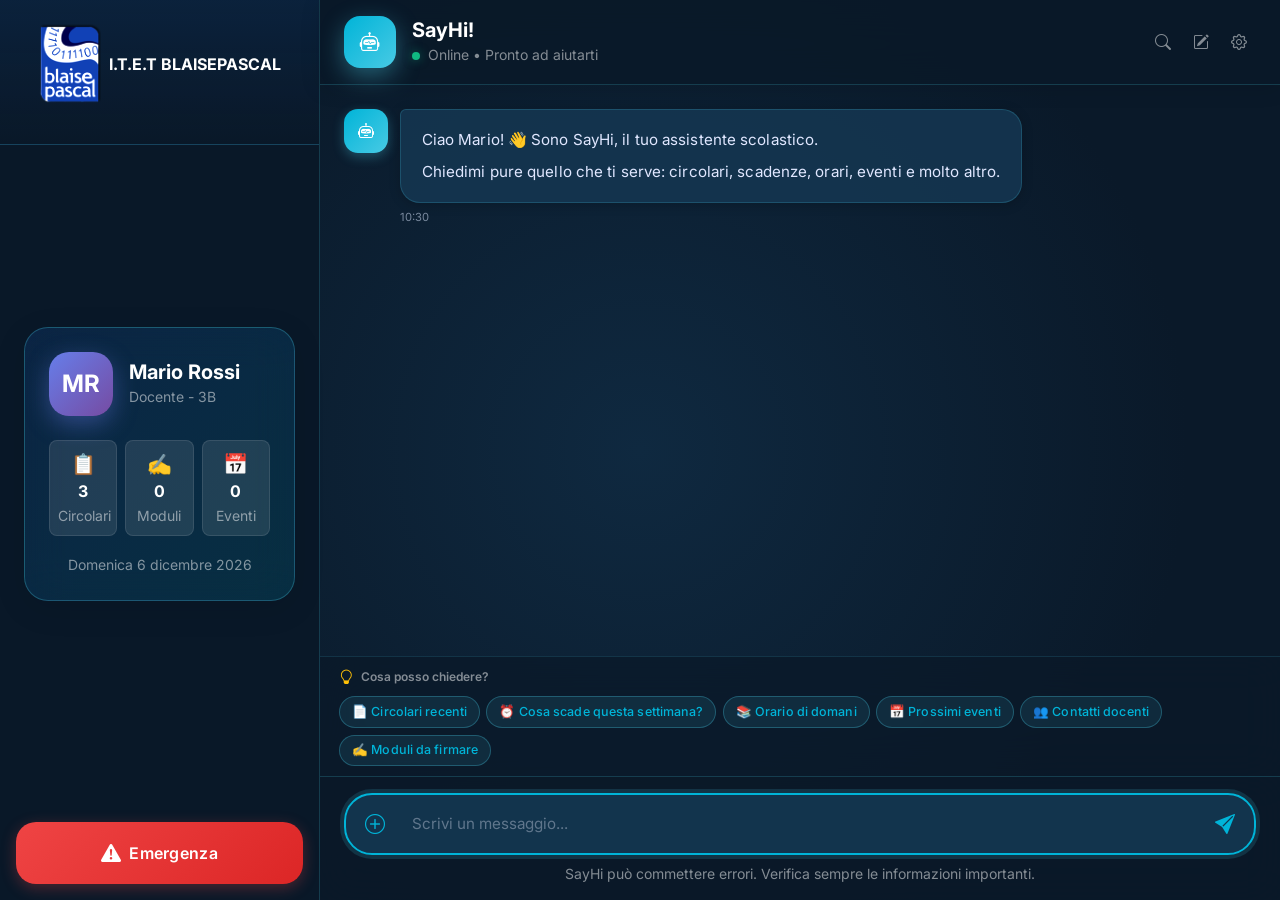
==== commit 9d94e1e0: "Modifica dimensione syuggerimenti" ====
--- a/pagina_web/index.html
+++ b/pagina_web/index.html
@@ -334,43 +334,53 @@
         transform: translateY(1px);
     }
     
-    /* Suggerimenti (sopra la textbar) */
-    .suggestions-area {
-        padding: 1rem 1.5rem;
-        background: rgba(10, 25, 41, 0.7);
-        backdrop-filter: blur(20px);
-        border-top: 1px solid rgba(72, 202, 228, 0.15);
-    }
-    
-    .suggestion-chips {
-        display: flex;
-        flex-wrap: wrap;
-        gap: 0.6rem;
-    }
-    
-    .suggestion-chip {
-        background: rgba(72, 202, 228, 0.1);
-        border: 1px solid rgba(72, 202, 228, 0.3);
-        color: var(--accent-teal);
-        padding: 0.6rem 1.2rem;
-        border-radius: 24px;
-        cursor: pointer;
-        transition: all 0.3s ease;
-        font-size: 0.85rem;
-        font-weight: 500;
-        letter-spacing: 0.2px;
-    }
-    
-    .suggestion-chip:hover {
-        background: rgba(72, 202, 228, 0.25);
-        border-color: var(--accent-teal);
-        transform: translateY(-2px);
-        box-shadow: 0 4px 15px rgba(72, 202, 228, 0.2);
-    }
-    
-    .suggestion-chip:active {
-        transform: translateY(0);
-    }
+/* Suggerimenti (sopra la textbar) */
+.suggestions-area {
+    padding: 0.6rem 1.2rem;
+    background: rgba(10, 25, 41, 0.7);
+    backdrop-filter: blur(20px);
+    border-top: 1px solid rgba(72, 202, 228, 0.15);
+}
+
+.suggestion-chips {
+    display: flex;
+    flex-wrap: wrap;
+    gap: 0.4rem;
+}
+
+.suggestion-chip {
+    background: rgba(72, 202, 228, 0.1);
+    border: 1px solid rgba(72, 202, 228, 0.3);
+    color: var(--accent-teal);
+    padding: 0.35rem 0.75rem;
+    border-radius: 20px;
+    cursor: pointer;
+    transition: all 0.3s ease;
+    font-size: 0.78rem;
+    font-weight: 500;
+    letter-spacing: 0.1px;
+    white-space: nowrap;
+}
+
+.suggestion-chip:hover {
+    background: rgba(72, 202, 228, 0.25);
+    border-color: var(--accent-teal);
+    transform: translateY(-1px);
+    box-shadow: 0 3px 12px rgba(72, 202, 228, 0.2);
+}
+
+.suggestion-chip:active {
+    transform: translateY(0);
+}
+
+/* Icona lampadina più piccola */
+.suggestions-area .bi-lightbulb {
+    font-size: 0.9rem;
+}
+
+.suggestions-area small {
+    font-size: 0.75rem;
+}
     
     /* Area input */
     .chat-input-area {
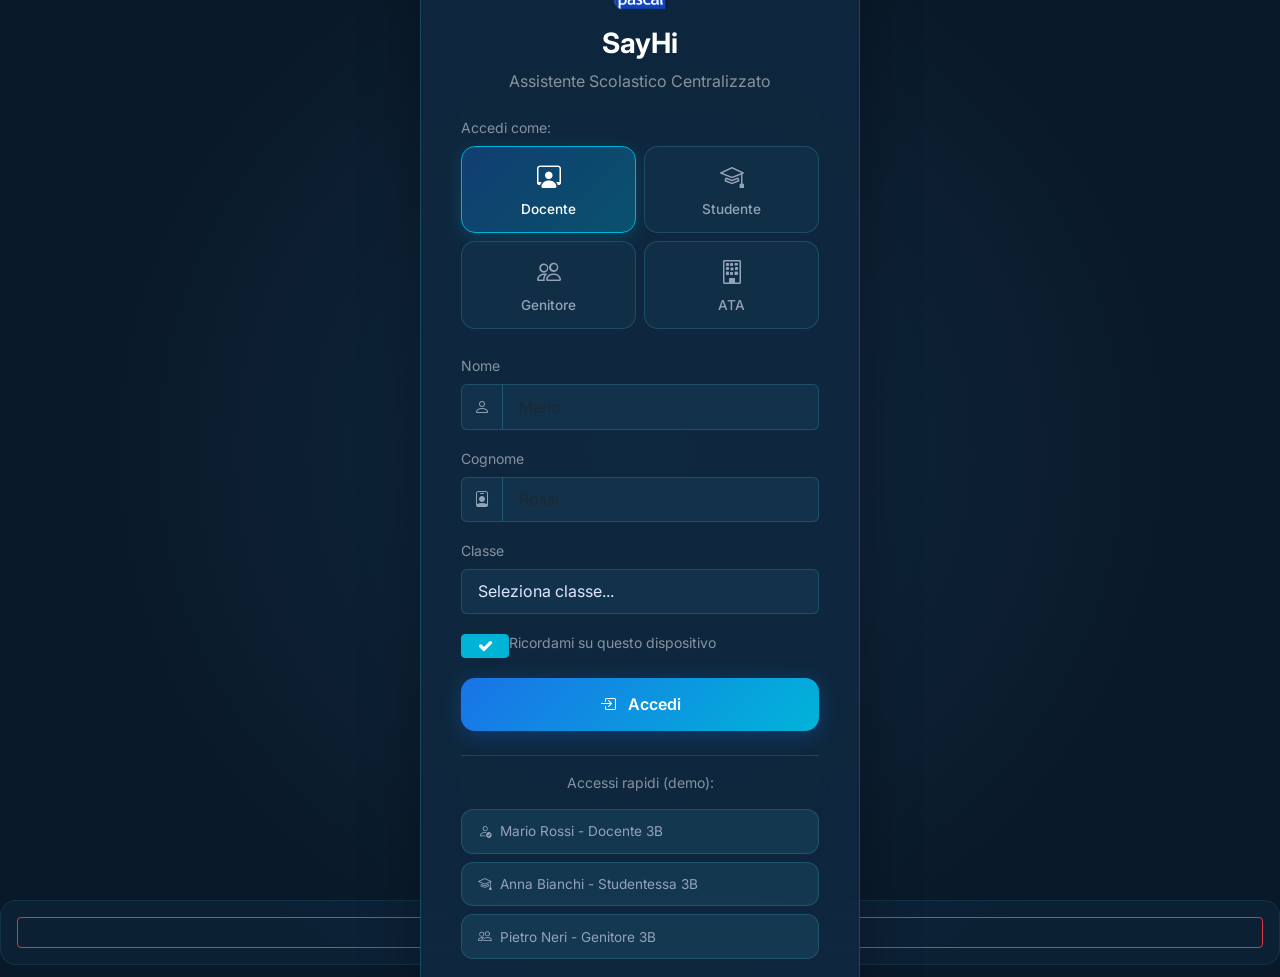
==== commit 4018c587: "versione definitiva" ====
--- a/pagina_web/index.html
+++ b/pagina_web/index.html
@@ -65,45 +65,53 @@
     }
     
     .sidebar-header {
-        padding: 1.5rem 1rem;
+        padding: 0.8rem 1rem;
         border-bottom: 1px solid var(--border-color);
         background: linear-gradient(180deg, rgba(26, 115, 232, 0.1) 0%, transparent 100%);
+    }
+
+    .sidebar-header img {
+        height: 60px !important;
+    }
+
+    .sidebar-header span {
+        font-size: 1.2rem;
     }
     
     .user-context {
         background: linear-gradient(135deg, rgba(26, 115, 232, 0.15), rgba(0, 180, 216, 0.15));
         border: 1px solid rgba(72, 202, 228, 0.3);
-        border-radius: 24px;
-        padding: 1.5rem;
-        margin-bottom: 1.5rem;
+        border-radius: 16px;
+        padding: 0.8rem;
+        margin-bottom: 0;
         backdrop-filter: blur(20px);
-        box-shadow: 0 8px 32px rgba(0, 0, 0, 0.1);
+        box-shadow: 0 4px 16px rgba(0, 0, 0, 0.1);
         transition: all 0.3s ease;
     }
-    
+
     .user-context:hover {
         border-color: rgba(72, 202, 228, 0.5);
-        box-shadow: 0 12px 40px rgba(0, 180, 216, 0.15);
-    }
-    
+        box-shadow: 0 6px 20px rgba(0, 180, 216, 0.15);
+    }
+
     .user-avatar {
-        width: 64px;
-        height: 64px;
+        width: 40px;
+        height: 40px;
         background: var(--gradient-avatar);
-        border-radius: 20px;
+        border-radius: 12px;
         display: flex;
         align-items: center;
         justify-content: center;
         font-weight: 700;
-        font-size: 1.5rem;
+        font-size: 1rem;
         color: white;
-        box-shadow: 0 8px 24px rgba(102, 126, 234, 0.4);
+        box-shadow: 0 4px 12px rgba(102, 126, 234, 0.4);
         transition: all 0.3s ease;
     }
-    
+
     .user-avatar:hover {
         transform: scale(1.05);
-        box-shadow: 0 12px 32px rgba(102, 126, 234, 0.6);
+        box-shadow: 0 6px 16px rgba(102, 126, 234, 0.6);
     }
     
     .emergency-btn {
@@ -597,70 +605,743 @@
             transition-duration: 0.01ms !important;
         }
     }
+
+    /* Pannello Impostazioni */
+.settings-panel {
+    position: fixed;
+    top: 0;
+    right: 0;
+    width: 380px;
+    max-width: 90vw;
+    height: 100vh;
+    background: rgba(10, 25, 41, 0.98);
+    backdrop-filter: blur(30px);
+    border-left: 1px solid var(--border-color);
+    z-index: 1060;
+    display: flex;
+    flex-direction: column;
+    animation: slideInRight 0.3s cubic-bezier(0.4, 0, 0.2, 1);
+    box-shadow: -10px 0 40px rgba(0, 0, 0, 0.5);
+}
+
+@keyframes slideInRight {
+    from {
+        transform: translateX(100%);
+    }
+    to {
+        transform: translateX(0);
+    }
+}
+
+.settings-panel[hidden] {
+    display: none;
+}
+
+.settings-header {
+    padding: 1.5rem;
+    border-bottom: 1px solid var(--border-color);
+    display: flex;
+    align-items: center;
+    justify-content: space-between;
+    background: linear-gradient(180deg, rgba(72, 202, 228, 0.1) 0%, transparent 100%);
+}
+
+.btn-close-settings {
+    background: rgba(255, 255, 255, 0.1);
+    border: none;
+    color: var(--text-secondary);
+    width: 40px;
+    height: 40px;
+    border-radius: 12px;
+    display: flex;
+    align-items: center;
+    justify-content: center;
+    cursor: pointer;
+    transition: all 0.3s ease;
+    font-size: 1.2rem;
+}
+
+.btn-close-settings:hover {
+    background: rgba(255, 255, 255, 0.2);
+    color: white;
+    transform: rotate(90deg);
+}
+
+.settings-content {
+    flex: 1;
+    overflow-y: auto;
+    padding: 1.5rem;
+}
+
+.settings-content::-webkit-scrollbar {
+    width: 6px;
+}
+
+.settings-content::-webkit-scrollbar-track {
+    background: transparent;
+}
+
+.settings-content::-webkit-scrollbar-thumb {
+    background: rgba(72, 202, 228, 0.3);
+    border-radius: 10px;
+}
+
+.settings-section {
+    margin-bottom: 2rem;
+}
+
+.settings-section-title {
+    font-size: 0.85rem;
+    font-weight: 600;
+    color: var(--accent-teal);
+    text-transform: uppercase;
+    letter-spacing: 0.5px;
+    margin-bottom: 1rem;
+    padding-bottom: 0.5rem;
+    border-bottom: 1px solid rgba(72, 202, 228, 0.2);
+}
+
+.setting-item {
+    background: rgba(15, 41, 64, 0.5);
+    border: 1px solid rgba(72, 202, 228, 0.1);
+    border-radius: 16px;
+    padding: 1rem;
+    margin-bottom: 0.75rem;
+    transition: all 0.3s ease;
+}
+
+.setting-item:hover {
+    border-color: rgba(72, 202, 228, 0.3);
+    background: rgba(15, 41, 64, 0.7);
+}
+
+/* Switch personalizzato */
+.form-check-input {
+    width: 3rem !important;
+    height: 1.5rem !important;
+    cursor: pointer;
+    background-color: rgba(72, 202, 228, 0.3) !important;
+    border-color: rgba(72, 202, 228, 0.5) !important;
+}
+
+.form-check-input:checked {
+    background-color: var(--accent-teal) !important;
+    border-color: var(--accent-teal) !important;
+}
+
+.form-check-input:focus {
+    box-shadow: 0 0 0 0.25rem rgba(72, 202, 228, 0.25) !important;
+}
+
+/* Overlay impostazioni */
+.settings-overlay {
+    position: fixed;
+    inset: 0;
+    background: rgba(0, 0, 0, 0.5);
+    backdrop-filter: blur(5px);
+    z-index: 1055;
+    animation: fadeIn 0.3s ease;
+}
+
+.settings-overlay[hidden] {
+    display: none;
+}
+
+/* Bottoni dimensione testo */
+.btn-outline-info {
+    color: var(--accent-teal);
+    border-color: rgba(72, 202, 228, 0.3);
+}
+
+.btn-outline-info:hover {
+    background: rgba(72, 202, 228, 0.2);
+    border-color: var(--accent-teal);
+    color: white;
+}
+
+/* Responsive pannello impostazioni */
+@media (max-width: 575.98px) {
+    .settings-panel {
+        width: 100vw;
+        max-width: 100vw;
+    }
+    
+    .settings-section {
+        margin-bottom: 1.5rem;
+    }
+    
+    .setting-item {
+        padding: 0.8rem;
+    }
+}
+
+/* Lista Chat nella Sidebar */
+.user-profile-section {
+    border-bottom: 1px solid var(--border-color);
+    padding: 0.5rem !important;
+}
+
+.chat-list-section {
+    min-height: 0;
+}
+
+.chat-list {
+    display: flex;
+    flex-direction: column;
+    gap: 2px;
+    padding: 0.5rem;
+}
+
+.chat-list::-webkit-scrollbar {
+    width: 4px;
+}
+
+.chat-list::-webkit-scrollbar-track {
+    background: transparent;
+}
+
+.chat-list::-webkit-scrollbar-thumb {
+    background: rgba(72, 202, 228, 0.2);
+    border-radius: 10px;
+}
+
+.chat-item {
+    padding: 0.8rem;
+    border-radius: 14px;
+    cursor: pointer;
+    transition: all 0.2s ease;
+    position: relative;
+    border: 1px solid transparent;
+}
+
+.chat-item:hover {
+    background: rgba(72, 202, 228, 0.1);
+    border-color: rgba(72, 202, 228, 0.2);
+}
+
+.chat-item.active {
+    background: rgba(72, 202, 228, 0.15);
+    border-color: rgba(72, 202, 228, 0.3);
+}
+
+.chat-item-title {
+    color: white;
+    font-size: 0.85rem;
+    font-weight: 600;
+    margin-bottom: 0.2rem;
+    display: flex;
+    justify-content: space-between;
+    align-items: center;
+}
+
+.chat-item-preview {
+    color: var(--text-secondary);
+    font-size: 0.75rem;
+    white-space: nowrap;
+    overflow: hidden;
+    text-overflow: ellipsis;
+}
+
+.chat-item-time {
+    font-size: 0.65rem;
+    color: var(--text-secondary);
+    opacity: 0.7;
+}
+
+.chat-item-actions {
+    opacity: 0;
+    transition: opacity 0.2s ease;
+}
+
+.chat-item:hover .chat-item-actions {
+    opacity: 1;
+}
+
+.chat-delete-btn {
+    background: transparent;
+    border: none;
+    color: var(--text-secondary);
+    padding: 0.2rem 0.4rem;
+    border-radius: 8px;
+    cursor: pointer;
+    font-size: 0.8rem;
+    transition: all 0.2s ease;
+}
+
+.chat-delete-btn:hover {
+    background: rgba(239, 68, 68, 0.2);
+    color: #ef4444;
+}
+
+.text-accent {
+    color: var(--accent-teal) !important;
+}
+
+.btn-link:hover {
+    background: rgba(72, 202, 228, 0.1);
+    border-radius: 10px;
+}
+
+/* Badge messaggi non letti */
+.chat-badge {
+    background: var(--accent-teal);
+    color: white;
+    font-size: 0.65rem;
+    padding: 0.15rem 0.5rem;
+    border-radius: 10px;
+    font-weight: 600;
+}
+
+/* Stile per la sidebar più compatta su schermi medi */
+@media (max-width: 1200px) {
+    .chat-sidebar {
+        min-width: 280px;
+    }
+}
+
+/* Statistiche nella sidebar */
+.chat-stats {
+    padding: 0.5rem !important;
+    border-top: 1px solid var(--border-color) !important;
+}
+
+.chat-stats .row {
+    margin: 0 -2px;
+}
+
+.chat-stats .col-4 {
+    padding: 0 2px;
+}
+
+.chat-stats .col-4 > div {
+    padding: 0.4rem !important;
+    border-radius: 10px !important;
+    transition: all 0.3s ease;
+    border: 1px solid rgba(255, 255, 255, 0.1);
+}
+
+.chat-stats .col-4 > div:hover {
+    background: rgba(255, 255, 255, 0.15) !important;
+    transform: translateY(-1px);
+    box-shadow: 0 2px 8px rgba(0, 0, 0, 0.2);
+}
+
+.chat-stats .col-4 > div .small:first-child {
+    font-size: 0.8rem;
+    margin-bottom: 0.1rem;
+}
+
+.chat-stats .col-4 > div .fw-bold {
+    font-size: 0.75rem;
+    margin-bottom: 0;
+}
+
+.chat-stats .col-4 > div small:last-child {
+    font-size: 0.6rem;
+}
+
+/* Pulsante sito web nella sidebar */
+.sidebar-nav {
+    border-top: 1px solid var(--border-color);
+}
+
+.website-btn {
+    background: linear-gradient(135deg, rgba(72, 202, 228, 0.1), rgba(0, 180, 216, 0.1));
+    border: 1px solid rgba(72, 202, 228, 0.25);
+    color: var(--accent-teal);
+    border-radius: 14px;
+    padding: 0.7rem 1rem;
+    font-weight: 600;
+    font-size: 0.8rem;
+    text-decoration: none;
+    transition: all 0.3s cubic-bezier(0.4, 0, 0.2, 1);
+    letter-spacing: 0.3px;
+}
+
+.website-btn:hover {
+    background: rgba(72, 202, 228, 0.25);
+    border-color: var(--accent-teal);
+    color: white;
+    transform: translateY(-2px);
+    box-shadow: 0 4px 15px rgba(72, 202, 228, 0.2);
+}
+
+.website-btn:active {
+    transform: translateY(0);
+}
+
+.website-btn i {
+    font-size: 1rem;
+}
+
+/* Login Screen */
+.login-screen {
+    position: fixed;
+    inset: 0;
+    background: radial-gradient(circle at 50% 50%, #0f2940 0%, #0a1929 70%);
+    display: flex;
+    align-items: center;
+    justify-content: center;
+    z-index: 2000;
+    padding: 1rem;
+}
+
+.login-container {
+    width: 100%;
+    max-width: 440px;
+    animation: slideUpLogin 0.5s cubic-bezier(0.4, 0, 0.2, 1);
+}
+
+@keyframes slideUpLogin {
+    from {
+        opacity: 0;
+        transform: translateY(30px);
+    }
+    to {
+        opacity: 1;
+        transform: translateY(0);
+    }
+}
+
+.login-card {
+    background: rgba(15, 41, 64, 0.9);
+    backdrop-filter: blur(20px);
+    border: 1px solid var(--border-color);
+    border-radius: 24px;
+    padding: 2.5rem;
+    box-shadow: 0 20px 60px rgba(0, 0, 0, 0.3);
+}
+
+/* Selettore Ruolo */
+.role-selector {
+    display: grid;
+    grid-template-columns: 1fr 1fr;
+    gap: 0.5rem;
+}
+
+.role-btn {
+    background: rgba(20, 54, 80, 0.5);
+    border: 1px solid rgba(72, 202, 228, 0.2);
+    color: var(--text-secondary);
+    border-radius: 14px;
+    padding: 0.8rem;
+    cursor: pointer;
+    transition: all 0.3s ease;
+    font-size: 0.85rem;
+    font-weight: 500;
+}
+
+.role-btn:hover {
+    background: rgba(72, 202, 228, 0.15);
+    border-color: rgba(72, 202, 228, 0.4);
+    color: white;
+}
+
+.role-btn.active {
+    background: linear-gradient(135deg, rgba(26, 115, 232, 0.3), rgba(0, 180, 216, 0.3));
+    border-color: var(--accent-teal);
+    color: white;
+    box-shadow: 0 4px 15px rgba(0, 180, 216, 0.2);
+}
+
+/* Input login */
+.login-card .form-control,
+.login-card .form-select {
+    background: rgba(20, 54, 80, 0.8) !important;
+    border: 1px solid rgba(72, 202, 228, 0.2) !important;
+    color: var(--text-primary) !important;
+    padding: 0.6rem 1rem;
+}
+
+.login-card .form-control:focus,
+.login-card .form-select:focus {
+    border-color: var(--accent-teal) !important;
+    box-shadow: 0 0 0 0.2rem rgba(72, 202, 228, 0.15) !important;
+}
+
+.login-card .input-group-text {
+    background: rgba(20, 54, 80, 0.8) !important;
+    border-color: rgba(72, 202, 228, 0.2) !important;
+    color: var(--text-secondary) !important;
+}
+
+/* Pulsante Accedi */
+.login-btn {
+    background: linear-gradient(135deg, var(--accent-blue), var(--accent-teal));
+    color: white;
+    border: none;
+    border-radius: 14px;
+    padding: 0.9rem;
+    font-weight: 600;
+    font-size: 1rem;
+    transition: all 0.3s ease;
+    box-shadow: 0 4px 20px rgba(26, 115, 232, 0.3);
+}
+
+.login-btn:hover {
+    transform: translateY(-2px);
+    box-shadow: 0 6px 25px rgba(26, 115, 232, 0.5);
+}
+
+.login-btn:active {
+    transform: translateY(0);
+}
+
+/* Bottoni accesso rapido */
+.quick-login-btn {
+    background: rgba(72, 202, 228, 0.1);
+    border: 1px solid rgba(72, 202, 228, 0.2);
+    color: var(--text-secondary);
+    border-radius: 12px;
+    padding: 0.7rem 1rem;
+    cursor: pointer;
+    transition: all 0.3s ease;
+    font-size: 0.85rem;
+    text-align: left;
+}
+
+.quick-login-btn:hover {
+    background: rgba(72, 202, 228, 0.2);
+    border-color: var(--accent-teal);
+    color: white;
+    transform: translateX(5px);
+}
+
+/* Stile per il select */
+.login-card select option {
+    background: #0f2940;
+    color: white;
+}
+
+/* Animazione uscita login */
+.login-screen.hidden {
+    animation: fadeOut 0.3s ease forwards;
+}
+
+@keyframes fadeOut {
+    from {
+        opacity: 1;
+    }
+    to {
+        opacity: 0;
+        visibility: hidden;
+    }
+}
 </style>
 </head>
 <body>
-    <div class="app-container d-flex">
-        
-        <!-- Sidebar sinistra - Solo dati utente e emergenza -->
-        <aside class="chat-sidebar col-3 d-none d-lg-flex flex-column" aria-label="Informazioni contestuali">
-            <div class="sidebar-header">
-                <div class="d-flex align-items-center justify-content-center gap-2 mb-3">
-                    <img src="image.svg" alt="Logo Blaise Pascal" style="height: 80px; width: auto; filter: brightness(1.2);">
-                    <span class="fw-bold text-white">I.T.E.T BLAISEPASCAL</span>
-                </div>
+    <!-- Schermata di Login -->
+<div id="login-screen" class="login-screen">
+    <div class="login-container">
+        <div class="login-card">
+            <div class="text-center mb-4">
+                <img src="image.svg" alt="Logo Blaise Pascal" style="height: 70px; width: auto; filter: brightness(1.2); margin-bottom: 1rem;">
+                <h1 class="h3 fw-bold text-white mb-2">SayHi</h1>
+                <p class="text-white-50">Assistente Scolastico Centralizzato</p>
             </div>
             
-            <div class="sidebar-content flex-grow-1 d-flex flex-column justify-content-center p-4">
-                <!-- Profilo utente -->
-                <div class="user-context">
-                    <div class="d-flex align-items-center gap-3 mb-3">
-                        <div class="user-avatar" aria-hidden="true">MR</div>
-                        <div>
-                            <h2 class="h5 mb-0 text-white fw-bold">Mario Rossi</h2>
-                            <span class="small text-white-50">Docente - 3B</span>
-                        </div>
-                    </div>
-                    
-                    <!-- Statistiche rapide -->
-                    <div class="row g-2 mt-3">
-                        <div class="col-4">
-                            <div class="text-center p-2 rounded-3" style="background: rgba(255,255,255,0.1);">
-                                <div class="fs-5">📋</div>
-                                <div class="fw-bold text-white" id="unread-count">0</div>
-                                <small class="text-white-50">Circolari</small>
-                            </div>
-                        </div>
-                        <div class="col-4">
-                            <div class="text-center p-2 rounded-3" style="background: rgba(255,255,255,0.1);">
-                                <div class="fs-5">✍️</div>
-                                <div class="fw-bold text-white" id="pending-tasks">0</div>
-                                <small class="text-white-50">Moduli</small>
-                            </div>
-                        </div>
-                        <div class="col-4">
-                            <div class="text-center p-2 rounded-3" style="background: rgba(255,255,255,0.1);">
-                                <div class="fs-5">📅</div>
-                                <div class="fw-bold text-white" id="today-events">0</div>
-                                <small class="text-white-50">Eventi</small>
-                            </div>
-                        </div>
-                    </div>
-                    
-                    <!-- Data corrente -->
-                    <div class="text-center mt-3">
-                        <small class="text-white-50" id="current-date-display"></small>
-                    </div>
+            <form id="login-form" autocomplete="off">
+                <!-- Selezione Ruolo -->
+                <div class="mb-4">
+                    <label class="text-white-50 small mb-2 d-block">Accedi come:</label>
+                    <div class="role-selector">
+                        <button type="button" class="role-btn active" data-role="docente">
+                            <i class="bi bi-person-workspace fs-4 d-block mb-1"></i>
+                            <span>Docente</span>
+                        </button>
+                        <button type="button" class="role-btn" data-role="studente">
+                            <i class="bi bi-mortarboard fs-4 d-block mb-1"></i>
+                            <span>Studente</span>
+                        </button>
+                        <button type="button" class="role-btn" data-role="genitore">
+                            <i class="bi bi-people fs-4 d-block mb-1"></i>
+                            <span>Genitore</span>
+                        </button>
+                        <button type="button" class="role-btn" data-role="ata">
+                            <i class="bi bi-building fs-4 d-block mb-1"></i>
+                            <span>ATA</span>
+                        </button>
+                    </div>
+                </div>
+                
+                <!-- Nome utente -->
+                <div class="mb-3">
+                    <label for="login-nome" class="form-label text-white-50 small">Nome</label>
+                    <div class="input-group">
+                        <span class="input-group-text bg-dark border-secondary text-white-50">
+                            <i class="bi bi-person"></i>
+                        </span>
+                        <input type="text" class="form-control bg-dark text-white border-secondary" id="login-nome" placeholder="Mario" required>
+                    </div>
+                </div>
+                
+                <!-- Cognome -->
+                <div class="mb-3">
+                    <label for="login-cognome" class="form-label text-white-50 small">Cognome</label>
+                    <div class="input-group">
+                        <span class="input-group-text bg-dark border-secondary text-white-50">
+                            <i class="bi bi-person-badge"></i>
+                        </span>
+                        <input type="text" class="form-control bg-dark text-white border-secondary" id="login-cognome" placeholder="Rossi" required>
+                    </div>
+                </div>
+                
+                <!-- Classe (per studenti e docenti) -->
+                <div class="mb-3" id="classe-field">
+                    <label for="login-classe" class="form-label text-white-50 small">Classe</label>
+                    <select class="form-select bg-dark text-white border-secondary" id="login-classe">
+                        <option value="">Seleziona classe...</option>
+                        <option value="1A">1A</option>
+                        <option value="1B">1B</option>
+                        <option value="2A">2A</option>
+                        <option value="2B">2B</option>
+                        <option value="3A">3A</option>
+                        <option value="3B">3B</option>
+                        <option value="4A">4A</option>
+                        <option value="4B">4B</option>
+                        <option value="5A">5A</option>
+                        <option value="5B">5B</option>
+                    </select>
+                </div>
+                
+                <!-- Password (per dirigente/preside) -->
+                <div class="mb-4" id="password-field" hidden>
+                    <label for="login-password" class="form-label text-white-50 small">Password</label>
+                    <div class="input-group">
+                        <span class="input-group-text bg-dark border-secondary text-white-50">
+                            <i class="bi bi-lock"></i>
+                        </span>
+                        <input type="password" class="form-control bg-dark text-white border-secondary" id="login-password" placeholder="••••••••">
+                    </div>
+                </div>
+                
+                <!-- Ricordami -->
+                <div class="form-check mb-4">
+                    <input class="form-check-input" type="checkbox" id="remember-me" checked>
+                    <label class="form-check-label text-white-50 small" for="remember-me">
+                        Ricordami su questo dispositivo
+                    </label>
+                </div>
+                
+                <!-- Pulsante Accedi -->
+                <button type="submit" class="login-btn w-100">
+                    <i class="bi bi-box-arrow-in-right me-2"></i>
+                    Accedi
+                </button>
+            </form>
+            
+            <!-- Login rapidi (demo) -->
+            <div class="mt-4 pt-3 border-top" style="border-color: var(--border-color) !important;">
+                <p class="text-white-50 small text-center mb-3">Accessi rapidi (demo):</p>
+                <div class="d-grid gap-2">
+                    <button class="quick-login-btn" data-nome="Mario" data-cognome="Rossi" data-ruolo="docente" data-classe="3B">
+                        <i class="bi bi-person-check me-2"></i>Mario Rossi - Docente 3B
+                    </button>
+                    <button class="quick-login-btn" data-nome="Anna" data-cognome="Bianchi" data-ruolo="studente" data-classe="3B">
+                        <i class="bi bi-mortarboard me-2"></i>Anna Bianchi - Studentessa 3B
+                    </button>
+                    <button class="quick-login-btn" data-nome="Pietro" data-cognome="Neri" data-ruolo="genitore" data-classe="3B">
+                        <i class="bi bi-people me-2"></i>Pietro Neri - Genitore 3B
+                    </button>
+                </div>
+            </div>
+        </div>
+    </div>
+</div>
+
+<!-- Overlay app principale (nascosto fino al login) -->
+<div id="app-overlay" class="app-overlay" hidden>
+
+</div>
+    <div class="app-container d-flex">
+        <!-- Sidebar sinistra - Dati utente, lista chat e emergenza -->
+<aside class="chat-sidebar col-3 d-none d-lg-flex flex-column" aria-label="Informazioni contestuali">
+    <div class="sidebar-header">
+        <div class="d-flex align-items-center justify-content-center gap-2 mb-3">
+            <img src="image.svg" alt="Logo Blaise Pascal" style="height: 60px; width: auto; filter: brightness(1.2);">
+            <span class="fw-bold text-white">I.T.E.T BLAISE PASCAL</span>
+        </div>
+    </div>
+    
+    <!-- Profilo utente -->
+    <div class="user-profile-section p-3">
+        <div class="user-context">
+            <div class="d-flex align-items-center gap-3 mb-3">
+                <div class="user-avatar" aria-hidden="true">MR</div>
+                <div>
+                    <h2 class="h6 mb-0 text-white fw-bold">Mario Rossi</h2>
+                    <span class="small text-white-50">Docente - 3B</span>
                 </div>
             </div>
             
-            <div class="sidebar-footer p-3">
-                <button class="emergency-btn w-100 d-flex align-items-center justify-content-center gap-2" id="emergency-trigger" aria-label="Emergenza">
-                    <i class="bi bi-exclamation-triangle-fill fs-5"></i>
-                    <span class="fs-6">Emergenza</span>
-                </button>
+            <!-- Data corrente -->
+            <div class="text-center">
+                <small class="text-white-50" id="current-date-display"></small>
             </div>
-        </aside>
+        </div>
+    </div>
+    
+    <!-- Lista chat -->
+    <div class="chat-list-section flex-grow-1 d-flex flex-column">
+        <div class="d-flex justify-content-between align-items-center px-3 py-2">
+            <h3 class="text-white-50 small fw-semibold mb-0 text-uppercase">Conversazioni</h3>
+            <button class="btn btn-link text-accent p-1" id="new-chat-btn" aria-label="Nuova chat" title="Nuova chat">
+                <i class="bi bi-plus-square fs-5"></i>
+            </button>
+        </div>
+        
+        <!-- Lista delle chat salvate -->
+        <div class="chat-list flex-grow-1 overflow-auto" id="chat-list">
+            <!-- Le chat verranno caricate qui dinamicamente -->
+            <div class="text-center text-white-50 small p-3" id="no-chats-message">
+                <i class="bi bi-chat-dots fs-4 d-block mb-2"></i>
+                Nessuna conversazione
+            </div>
+        </div>
+        
+        <!-- Statistiche rapide -->
+        <div class="chat-stats px-3 py-2 border-top" style="border-color: var(--border-color) !important;">
+            <div class="row g-2">
+                <div class="col-4">
+                    <div class="text-center p-2 rounded-3" style="background: rgba(255,255,255,0.1);">
+                        <div class="small">📋</div>
+                        <div class="fw-bold text-white small" id="unread-count">0</div>
+                        <small class="text-white-50" style="font-size: 0.65rem;">Circolari</small>
+                    </div>
+                </div>
+                <div class="col-4">
+                    <div class="text-center p-2 rounded-3" style="background: rgba(255,255,255,0.1);">
+                        <div class="small">✍️</div>
+                        <div class="fw-bold text-white small" id="pending-tasks">0</div>
+                        <small class="text-white-50" style="font-size: 0.65rem;">Moduli</small>
+                    </div>
+                </div>
+                <div class="col-4">
+                    <div class="text-center p-2 rounded-3" style="background: rgba(255,255,255,0.1);">
+                        <div class="small">📅</div>
+                        <div class="fw-bold text-white small" id="today-events">0</div>
+                        <small class="text-white-50" style="font-size: 0.65rem;">Eventi</small>
+                    </div>
+                </div>
+            </div>
+        </div>
+    </div>
+
+        <!-- Pulsante sito web -->
+    <div class="sidebar-nav px-3 py-2">
+        <a href="https://webmyschool.it/" target="_blank" class="website-btn w-100 d-flex align-items-center justify-content-center gap-2">
+            <i class="bi bi-globe2"></i>
+            <span>ORARIO CLASSI</span>
+        </a>
+    </div>
+    
+    <div class="sidebar-footer p-3">
+        <button class="emergency-btn w-100 d-flex align-items-center justify-content-center gap-2" id="emergency-trigger" aria-label="Emergenza">
+            <i class="bi bi-exclamation-triangle-fill fs-5"></i>
+            <span class="fs-6">Emergenza</span>
+        </button>
+    </div>
+</aside>
         
         <!-- Area principale chat -->
         <main class="chat-main col-12 col-lg-9 d-flex flex-column">
@@ -680,12 +1361,6 @@
                     </div>
                 </div>
                 <div class="d-flex gap-1">
-                    <button class="btn btn-link text-white-50 p-2 rounded-circle" aria-label="Cerca">
-                        <i class="bi bi-search"></i>
-                    </button>
-                    <button class="btn btn-link text-white-50 p-2 rounded-circle" aria-label="Nuova chat">
-                        <i class="bi bi-pencil-square"></i>
-                    </button>
                     <button class="btn btn-link text-white-50 p-2 rounded-circle" aria-label="Impostazioni">
                         <i class="bi bi-gear"></i>
                     </button>
@@ -766,6 +1441,134 @@
             </footer>
         </main>
     </div>
+
+    <!-- Pannello Impostazioni -->
+<div id="settings-panel" class="settings-panel" aria-label="Impostazioni" hidden>
+    <div class="settings-header">
+        <h3 class="fs-5 fw-bold text-white mb-0">
+            <i class="bi bi-gear me-2"></i>Impostazioni
+        </h3>
+        <button class="btn-close-settings" id="close-settings" aria-label="Chiudi impostazioni">
+            <i class="bi bi-x-lg"></i>
+        </button>
+    </div>
+    
+    <div class="settings-content">
+        <!-- Tema -->
+        <div class="settings-section">
+            <h4 class="settings-section-title">
+                <i class="bi bi-palette me-2"></i>Aspetto
+            </h4>
+            <div class="setting-item">
+                <div class="d-flex justify-content-between align-items-center">
+                    <div>
+                        <label class="text-white fw-medium">Tema scuro</label>
+                        <p class="text-white-50 small mb-0">Attiva/disattiva il tema scuro</p>
+                    </div>
+                    <div class="form-check form-switch">
+                        <input class="form-check-input" type="checkbox" id="dark-mode-toggle" checked>
+                    </div>
+                </div>
+            </div>
+            <div class="setting-item">
+                <div class="d-flex justify-content-between align-items-center">
+                    <div>
+                        <label class="text-white fw-medium">Dimensione testo</label>
+                        <p class="text-white-50 small mb-0">Regola la dimensione del testo</p>
+                    </div>
+                    <div class="btn-group btn-group-sm">
+                        <button class="btn btn-outline-info btn-sm" id="font-size-down" aria-label="Riduci testo">A-</button>
+                        <button class="btn btn-outline-info btn-sm" id="font-size-reset" aria-label="Testo normale">A</button>
+                        <button class="btn btn-outline-info btn-sm" id="font-size-up" aria-label="Aumenta testo">A+</button>
+                    </div>
+                </div>
+            </div>
+        </div>
+        
+        <!-- Notifiche -->
+        <div class="settings-section">
+            <h4 class="settings-section-title">
+                <i class="bi bi-bell me-2"></i>Notifiche
+            </h4>
+            <div class="setting-item">
+                <div class="d-flex justify-content-between align-items-center">
+                    <div>
+                        <label class="text-white fw-medium">Notifiche circolari</label>
+                        <p class="text-white-50 small mb-0">Ricevi notifiche per nuove circolari</p>
+                    </div>
+                    <div class="form-check form-switch">
+                        <input class="form-check-input" type="checkbox" id="notify-circolari" checked>
+                    </div>
+                </div>
+            </div>
+            <div class="setting-item">
+                <div class="d-flex justify-content-between align-items-center">
+                    <div>
+                        <label class="text-white fw-medium">Notifiche scadenze</label>
+                        <p class="text-white-50 small mb-0">Avvisi per scadenze imminenti</p>
+                    </div>
+                    <div class="form-check form-switch">
+                        <input class="form-check-input" type="checkbox" id="notify-scadenze" checked>
+                    </div>
+                </div>
+            </div>
+            <div class="setting-item">
+                <div class="d-flex justify-content-between align-items-center">
+                    <div>
+                        <label class="text-white fw-medium">Notifiche eventi</label>
+                        <p class="text-white-50 small mb-0">Promemoria per eventi e riunioni</p>
+                    </div>
+                    <div class="form-check form-switch">
+                        <input class="form-check-input" type="checkbox" id="notify-eventi" checked>
+                    </div>
+                </div>
+            </div>
+        </div>
+        
+        <!-- Privacy -->
+        <div class="settings-section">
+            <h4 class="settings-section-title">
+                <i class="bi bi-shield-check me-2"></i>Privacy e Dati
+            </h4>
+            <div class="setting-item">
+                <div class="d-flex justify-content-between align-items-center">
+                    <div>
+                        <label class="text-white fw-medium">Salva cronologia</label>
+                        <p class="text-white-50 small mb-0">Memorizza la cronologia delle chat</p>
+                    </div>
+                    <div class="form-check form-switch">
+                        <input class="form-check-input" type="checkbox" id="save-history" checked>
+                    </div>
+                </div>
+            </div>
+        </div>
+        <div class="setting-item">
+    <button class="btn btn-outline-danger btn-sm w-100" id="logout-btn">
+        <i class="bi bi-box-arrow-right me-2"></i>Esci / Cambia utente
+    </button>
+</div>
+        
+        <!-- Info -->
+        <div class="settings-section">
+            <h4 class="settings-section-title">
+                <i class="bi bi-info-circle me-2"></i>Informazioni
+            </h4>
+            <div class="setting-item">
+                <p class="text-white-50 small mb-1">SayHi v1.0.0</p>
+                <p class="text-white-50 small mb-0">Assistente Scolastico Centralizzato</p>
+                <p class="text-white-50 small mb-0">© 2026 I.T.E.T Blaise Pascal</p>
+            </div>
+        </div>
+    </div>
+</div>
+<div class="setting-item">
+    <button class="btn btn-outline-danger btn-sm w-100" id="logout-btn">
+        <i class="bi bi-box-arrow-right me-2"></i>Esci / Cambia utente
+    </button>
+</div>
+
+<!-- Overlay per chiudere le impostazioni cliccando fuori -->
+<div id="settings-overlay" class="settings-overlay" hidden></div>
 
     <!-- Overlay emergenza -->
     <div id="emergency-overlay" class="emergency-overlay" hidden>
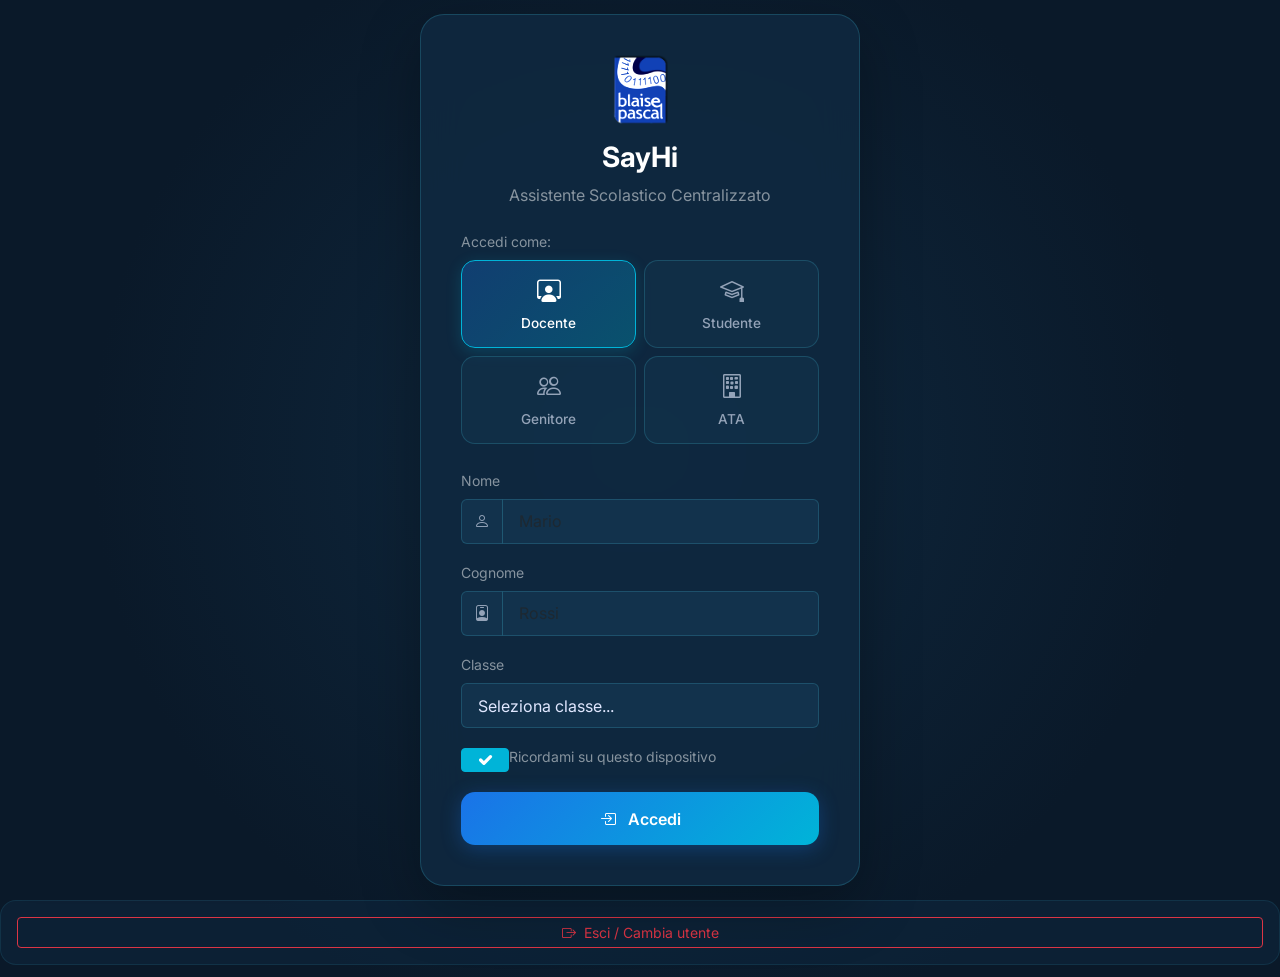
==== commit ee9dde6a: "." ====
--- a/pagina_web/index.html
+++ b/pagina_web/index.html
@@ -1229,22 +1229,6 @@
                     Accedi
                 </button>
             </form>
-            
-            <!-- Login rapidi (demo) -->
-            <div class="mt-4 pt-3 border-top" style="border-color: var(--border-color) !important;">
-                <p class="text-white-50 small text-center mb-3">Accessi rapidi (demo):</p>
-                <div class="d-grid gap-2">
-                    <button class="quick-login-btn" data-nome="Mario" data-cognome="Rossi" data-ruolo="docente" data-classe="3B">
-                        <i class="bi bi-person-check me-2"></i>Mario Rossi - Docente 3B
-                    </button>
-                    <button class="quick-login-btn" data-nome="Anna" data-cognome="Bianchi" data-ruolo="studente" data-classe="3B">
-                        <i class="bi bi-mortarboard me-2"></i>Anna Bianchi - Studentessa 3B
-                    </button>
-                    <button class="quick-login-btn" data-nome="Pietro" data-cognome="Neri" data-ruolo="genitore" data-classe="3B">
-                        <i class="bi bi-people me-2"></i>Pietro Neri - Genitore 3B
-                    </button>
-                </div>
-            </div>
         </div>
     </div>
 </div>
